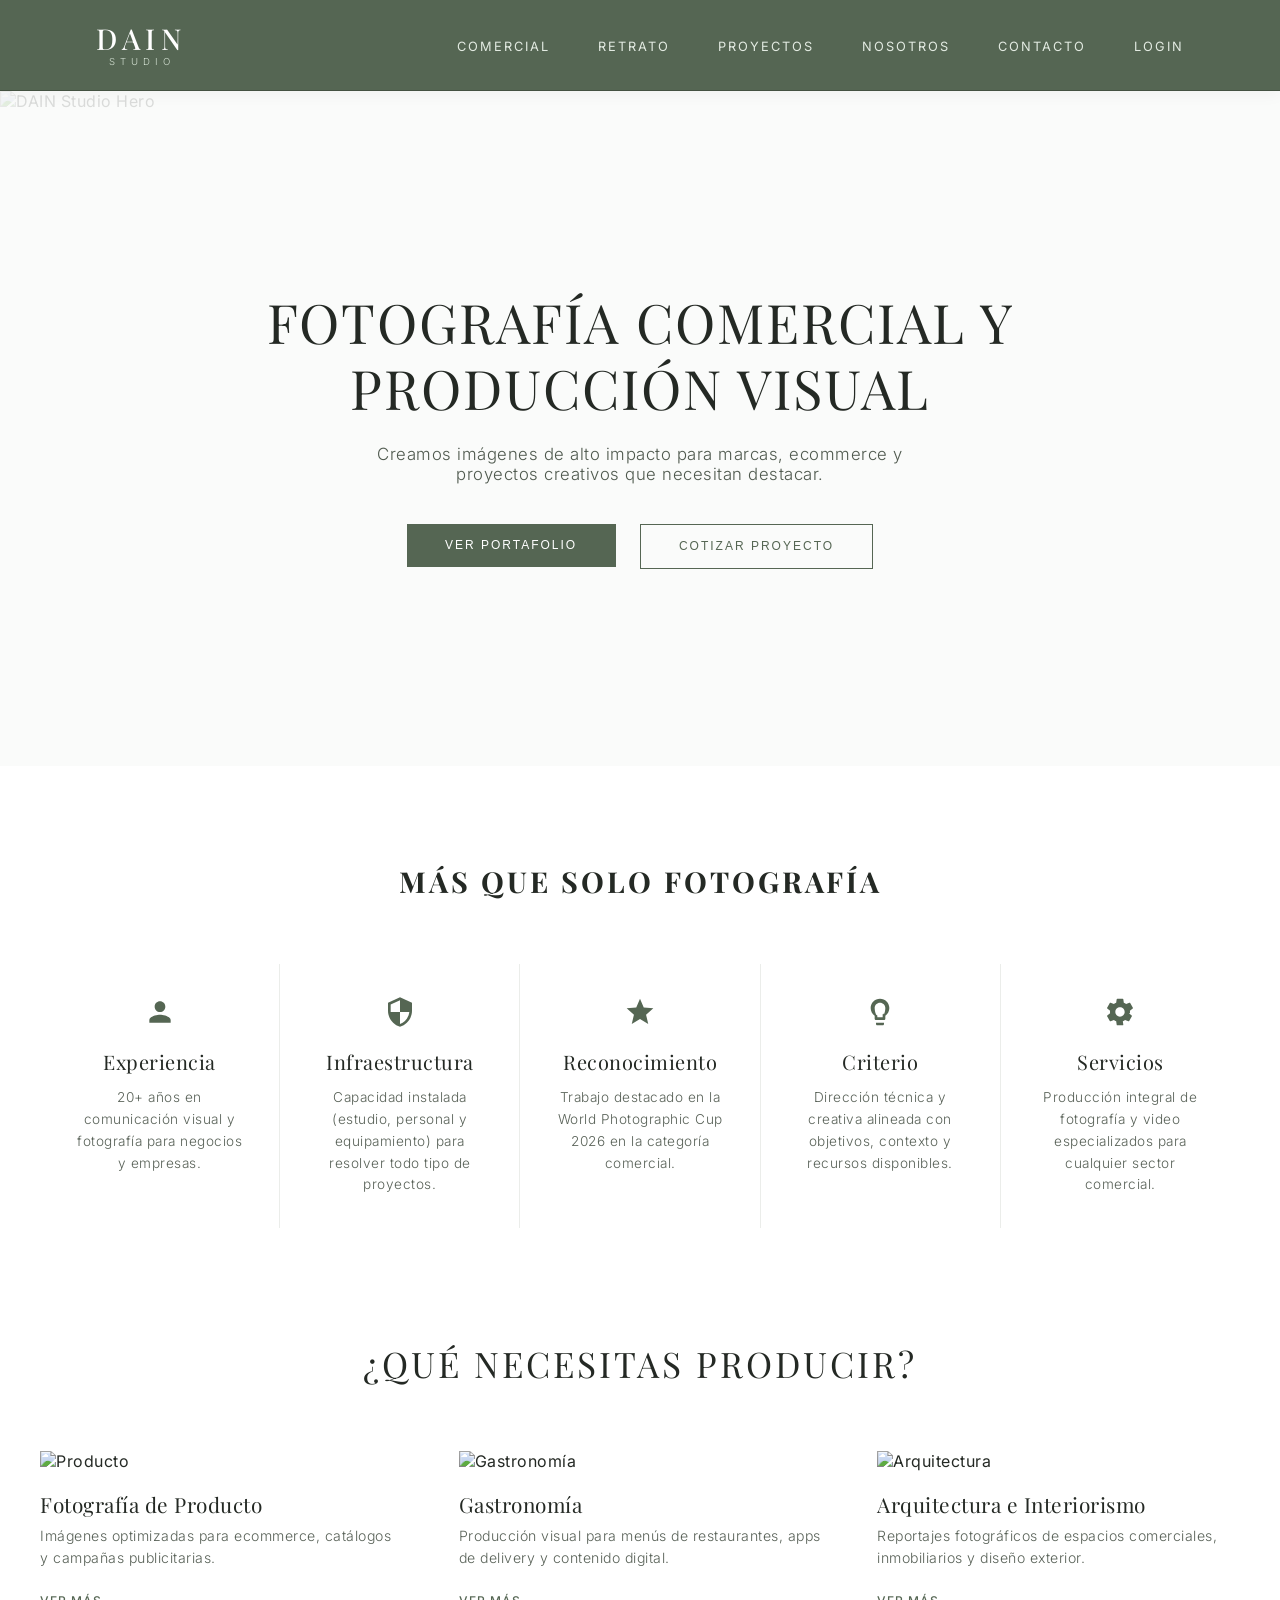
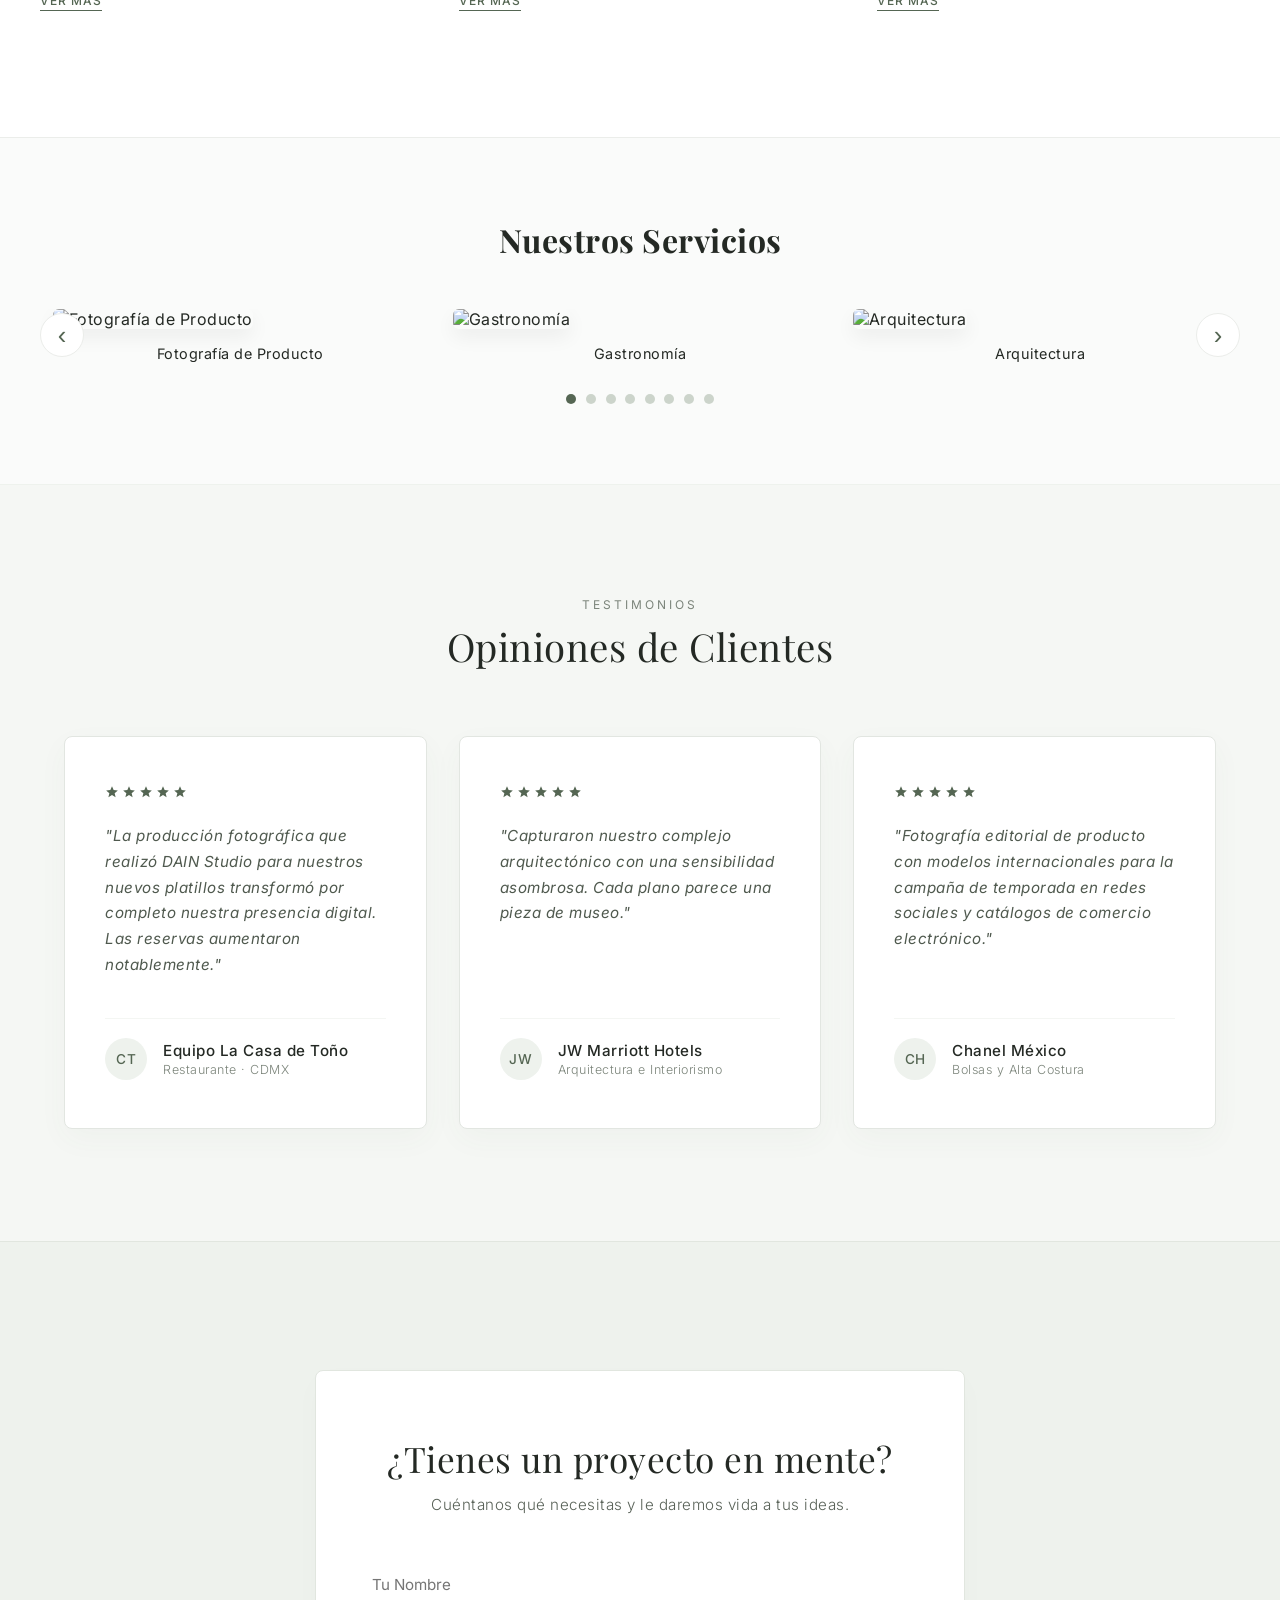
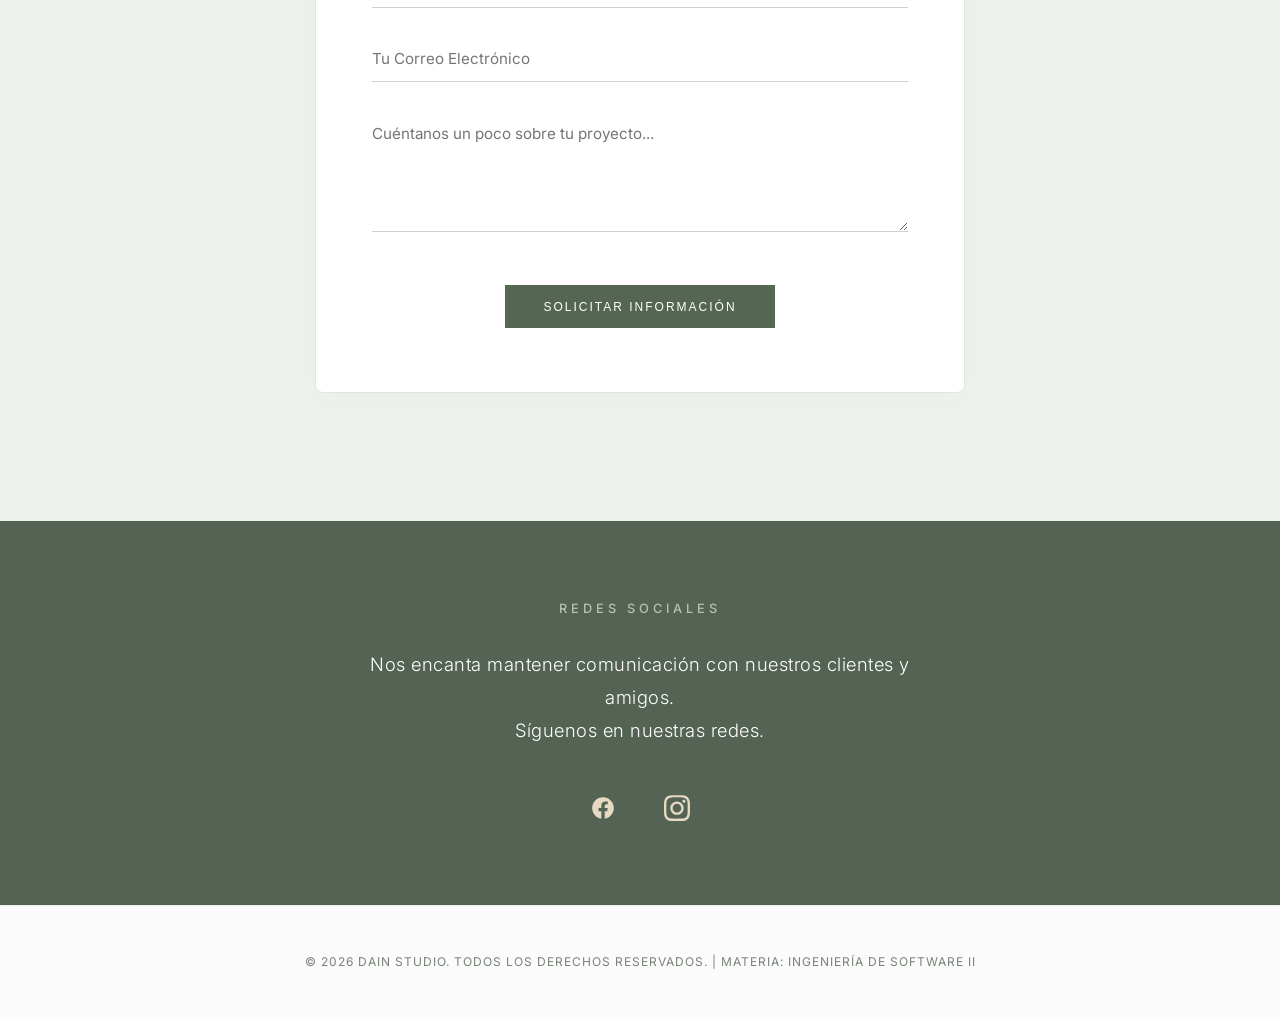
==== index.html @ 6d78493e "Cambios - proyecto DAIN Studio" ====
<!DOCTYPE html>
<html lang="es">
<head>
    <meta charset="UTF-8">
    <meta name="viewport" content="width=device-width, initial-scale=1.0">
    <title>DAIN Studio | Fotografía Profesional</title>
    <link rel="stylesheet" href="styles.css">
    <link rel="stylesheet" href="https://cloudflare.com" integrity="sha512-Kc323vGBEqzTmouAECnVceyQqyqdsSiqLQISBL29aUW4U/M7pSPA/gEUZQqv1cwx4OnYxTxve5UMg5GT6L4JJg==" crossorigin="anonymous" referrerpolicy="no-referrer" />

</head>
<body>

    <!-- MENÚ DE NAVEGACIÓN -->
    <header class="navbar">
        <a href="index.html" class="logo-link">
            <div class="logo-container">
                <span class="logo-main">DAIN</span>
                <span class="logo-sub">STUDIO</span>
            </div>
        </a>
        <nav>
            <button id="btn-hamburguesa">
                <span></span>
                <span></span>
                <span></span>
            </button>

            <ul class="nav-links">
                <li><a href="comercial.html">Comercial</a></li>
                <li><a href="retrato.html">Retrato</a></li>
                <li><a href="proyectos.html">Proyectos</a></li>
                <li><a href="nosotros.html">Nosotros</a></li>
                <li><a href="contacto.html">Contacto</a></li>
                <li id="li-login"><a href="#" id="btn-login">Login</a></li>
            </ul>
        </nav>
    </header>


    <!-- SECCIÓN PRINCIPAL (HERO) -->
    <section class="hero">
        <div class="hero-image-wrapper">
            <img src="https://plus.unsplash.com/premium_photo-1691223714387-a74006933ffb?q=80&w=923&auto=format&fit=crop&ixlib=rb-4.1.0&ixid=NHwxMjA3fDA%3D" alt="DAIN Studio Hero" class="hero-bg-img">
        </div>
        <div class="hero-content">
            <h1>FOTOGRAFÍA COMERCIAL Y PRODUCCIÓN VISUAL</h1>
            <p>Creamos imágenes de alto impacto para marcas, ecommerce y proyectos creativos que necesitan destacar.</p>
            <div class="hero-buttons">
                <a href="comercial.html"><button class="btn btn-primary">Ver Portafolio</button></a>
                <a href="contacto.html"><button class="btn btn-secondary">Cotizar Proyecto</button></a>
            </div>
        </div>
    </section>


    <!-- SECCIÓN MÁS QUE SOLO FOTOGRAFÍA -->
    <section class="features-section">
        <h2>MÁS QUE SOLO FOTOGRAFÍA</h2>
        <div class="features-grid">
            
            <!-- Bloque 1: Experiencia -->
            <div class="feature-card">
                <div class="feature-icon">
                    <svg viewBox="0 0 24 24" class="svg-icon"><path d="M12 12c2.21 0 4-1.79 4-4s-1.79-4-4-4-4 1.79-4 4 1.79 4 4 4zm0 2c-2.67 0-8 1.34-8 4v2h16v-2c0-2.66-5.33-4-8-4z"/></svg>
                </div>
                <h3>Experiencia</h3>
                <p>20+ años en comunicación visual y fotografía para negocios y empresas.</p>
            </div>

            <!-- Bloque 2: Infraestructura -->
            <div class="feature-card">
                <div class="feature-icon">
                    <svg viewBox="0 0 24 24" class="svg-icon"><path d="M12 1L3 5v6c0 5.55 3.84 10.74 9 12 5.16-1.26 9-6.45 9-12V5l-9-4zm0 10.99h7c-.53 4.12-3.28 7.79-7 8.94V12H5V6.3l7-3.11v8.8z"/></svg>
                </div>
                <h3>Infraestructura</h3>
                <p>Capacidad instalada (estudio, personal y equipamiento) para resolver todo tipo de proyectos.</p>
            </div>

            <!-- Bloque 3: Reconocimiento -->
            <div class="feature-card">
                <div class="feature-icon">
                    <svg viewBox="0 0 24 24" class="svg-icon"><path d="M12 17.27L18.18 21l-1.64-7.03L22 9.24l-7.19-.61L12 2 9.19 8.63 2 9.24l5.46 4.73L5.82 21z"/></svg>
                </div>
                <h3>Reconocimiento</h3>
                <p>Trabajo destacado en la World Photographic Cup 2026 en la categoría comercial.</p>
            </div>

            <!-- Bloque 4: Criterio -->
            <div class="feature-card">
                <div class="feature-icon">
                    <svg viewBox="0 0 24 24" class="svg-icon"><path d="M9 21c0 .55.45 1 1 1h4c.55 0 1-.45 1-1v-1H9v1zm3-19C8.14 2 5 5.14 5 9c0 2.38 1.19 4.47 3 5.74V17c0 .55.45 1 1 1h6c.55 0 1-.45 1-1v-2.26c1.81-1.27 3-3.36 3-5.74 0-3.86-3.14-7-7-7zm2.85 11.1l-.85.6V16h-4v-1.3l-.85-.6C8.65 13.03 8 11.08 8 9c0-2.21 1.79-4 4-4s4 1.79 4 4c0 2.08-.65 4.03-1.15 5.1z"/></svg>
                </div>
                <h3>Criterio</h3>
                <p>Dirección técnica y creativa alineada con objetivos, contexto y recursos disponibles.</p>
            </div>

            <!-- Bloque 5: Servicios -->
            <div class="feature-card">
                <div class="feature-icon">
                    <svg viewBox="0 0 24 24" class="svg-icon"><path d="M19.43 12.98c.04-.32.07-.64.07-.98s-.03-.66-.07-.98l2.11-1.65c.19-.15.24-.42.12-.64l-2-3.46c-.12-.22-.39-.3-.61-.22l-2.49 1c-.52-.4-1.08-.73-1.69-.98l-.38-2.65C14.46 2.18 14.25 2 14 2h-4c-.25 0-.46.18-.49.42l-.38 2.65c-.61.25-1.17.59-1.69.98l-2.49-1c-.23-.09-.49 0-.61.22l-2 3.46c-.13.22-.07.49.12.64l2.11 1.65c-.04.32-.07.65-.07.98s.03.66.07.98l-2.11 1.65c-.19.15-.24.42-.12.64l2 3.46c.12.22.39.3.61.22l2.49-1c.52.4 1.08.73 1.69.98l.38 2.65c.03.24.24.42.49.42h4c.25 0 .46-.18.49-.42l-.38-2.65c.61-.25 1.17-.59 1.69-.98l2.49 1c.23.09.49 0 .61-.22l2-3.46c.12-.22.07-.49-.12-.64l-2.11-1.65zM12 15.5c-1.93 0-3.5-1.57-3.5-3.5s1.57-3.5 3.5-3.5 3.5 1.57 3.5 3.5-1.57 3.5-3.5 3.5z"/></svg>
                </div>
                <h3>Servicios</h3>
                <p>Producción integral de fotografía y video especializados para cualquier sector comercial.</p>
            </div>

        </div>
    </section>


    <!-- CUADRÍCULA DE SERVICIOS -->
    <section class="services-section">
        <h2>¿QUÉ NECESITAS PRODUCIR?</h2>
        <div class="services-grid">
            <div class="service-item">
                <img src="https://images.unsplash.com/photo-1722933375700-e297a7996265?q=80&w=436&auto=format&fit=crop&ixlib=rb-4.1.0&ixid=NHwxMjA3fDA%3D" alt="Producto">
                <h3>Fotografía de Producto</h3>
                <p>Imágenes optimizadas para ecommerce, catálogos y campañas publicitarias.</p>
                <a href="#" class="more-link">Ver más</a>
            </div>
            <div class="service-item">
                <img src="https://images.unsplash.com/photo-1482049016688-2d3e1b311543?q=80&w=410&auto=format&fit=crop&ixlib=rb-4.1.0&ixid=NHwxMjA3fDA%3D" alt="Gastronomía">
                <h3>Gastronomía</h3>
                <p>Producción visual para menús de restaurantes, apps de delivery y contenido digital.</p>
                <a href="#" class="more-link">Ver más</a>
            </div>
            <div class="service-item">
                <img src="https://images.unsplash.com/photo-1763925386501-0a1b6047cf87?q=80&w=387&auto=format&fit=crop&ixlib=rb-4.1.0&ixid=NHwxMjA3fDA%3D" alt="Arquitectura">
                <h3>Arquitectura e Interiorismo</h3>
                <p>Reportajes fotográficos de espacios comerciales, inmobiliarios y diseño exterior.</p>
                <a href="#" class="more-link">Ver más</a>
            </div>
        </div>
    </section>

    <!-- CARRUSEL DE SERVICIOS -->
    <section class="carrusel-seccion">
        <h2 class="title-carrusel">
            Nuestros Servicios
        </h2>

        <div id="carrusel" class="carrusel-contenedor">
            <button id="btn-anterior" class="btn-carrusel btn-anterior">&lsaquo;</button>

            <div class="carrusel-viewport">
                <div id="contenedor-slides" class="contenedor-slides">

                    <div class="slide">
                        <img src=" " alt="Fotografía de Producto">
                        <p>Fotografía de Producto</p>
                    </div>
                    <div class="slide">
                        <img src="" alt="Gastronomía">
                        <p>Gastronomía</p>
                    </div>
                    <div class="slide">
                        <img src="" alt="Arquitectura">
                        <p>Arquitectura</p>
                    </div>
                    <div class="slide">
                        <img src="" alt="Retrato Profesional">
                        <p>Retrato Profesional</p>
                    </div>
                    <div class="slide">
                        <img src="" alt="Familias">
                        <p>Sesiones de Familia</p>
                    </div>
                    <div class="slide">
                        <img src="" alt="Book">
                        <p>Books Profesionales</p>
                    </div>
                    <div class="slide">
                        <img src="" alt="Artístico">
                        <p>Fotografía Artística</p>
                    </div>
                    <div class="slide">
                        <img src="" alt="Video Comercial">
                        <p>Video Comercial</p>
                    </div>

                </div>
            </div>

            <button id="btn-siguiente" class="btn-carrusel btn-siguiente">&rsaquo;</button>
        </div>

        <!-- Indicadores (puntos) -->
        <div class="indicadores">
            <span class="indicador activo"></span>
            <span class="indicador"></span>
            <span class="indicador"></span>
            <span class="indicador"></span>
            <span class="indicador"></span>
            <span class="indicador"></span>
            <span class="indicador"></span>
            <span class="indicador"></span>
        </div>
    </section>


    <!-- SECCIÓN DE TESTIMONIOS (CUADRÍCULA EDITORIAL DE 3 TARJETAS) -->
    <section class="testimonials-section">
        <span class="testimonials-subtitle">TESTIMONIOS</span>
        <h2>Opiniones de Clientes</h2>
        
        <div class="testimonials-grid">
            <!-- Testimonio 1 -->
            <div class="testimonial-card">
                <div class="rating-stars">
                    <svg viewBox="0 0 24 24"><path d="M12 17.27L18.18 21l-1.64-7.03L22 9.24l-7.19-.61L12 2 9.19 8.63 2 9.24l5.46 4.73L5.82 21z"/></svg>
                    <svg viewBox="0 0 24 24"><path d="M12 17.27L18.18 21l-1.64-7.03L22 9.24l-7.19-.61L12 2 9.19 8.63 2 9.24l5.46 4.73L5.82 21z"/></svg>
                    <svg viewBox="0 0 24 24"><path d="M12 17.27L18.18 21l-1.64-7.03L22 9.24l-7.19-.61L12 2 9.19 8.63 2 9.24l5.46 4.73L5.82 21z"/></svg>
                    <svg viewBox="0 0 24 24"><path d="M12 17.27L18.18 21l-1.64-7.03L22 9.24l-7.19-.61L12 2 9.19 8.63 2 9.24l5.46 4.73L5.82 21z"/></svg>
                    <svg viewBox="0 0 24 24"><path d="M12 17.27L18.18 21l-1.64-7.03L22 9.24l-7.19-.61L12 2 9.19 8.63 2 9.24l5.46 4.73L5.82 21z"/></svg>
                </div>
                <p class="testimonial-text">"La producción fotográfica que realizó DAIN Studio para nuestros nuevos platillos transformó por completo nuestra presencia digital. Las reservas aumentaron notablemente."</p>
                <div class="client-info">
                    <div class="client-initials">CT</div>
                    <div class="client-details">
                        <h4>Equipo La Casa de Toño</h4>
                        <p>Restaurante · CDMX</p>
                    </div>
                </div>
            </div>

            <!-- Testimonio 2 -->
            <div class="testimonial-card">
                <div class="rating-stars">
                    <svg viewBox="0 0 24 24"><path d="M12 17.27L18.18 21l-1.64-7.03L22 9.24l-7.19-.61L12 2 9.19 8.63 2 9.24l5.46 4.73L5.82 21z"/></svg>
                    <svg viewBox="0 0 24 24"><path d="M12 17.27L18.18 21l-1.64-7.03L22 9.24l-7.19-.61L12 2 9.19 8.63 2 9.24l5.46 4.73L5.82 21z"/></svg>
                    <svg viewBox="0 0 24 24"><path d="M12 17.27L18.18 21l-1.64-7.03L22 9.24l-7.19-.61L12 2 9.19 8.63 2 9.24l5.46 4.73L5.82 21z"/></svg>
                    <svg viewBox="0 0 24 24"><path d="M12 17.27L18.18 21l-1.64-7.03L22 9.24l-7.19-.61L12 2 9.19 8.63 2 9.24l5.46 4.73L5.82 21z"/></svg>
                    <svg viewBox="0 0 24 24"><path d="M12 17.27L18.18 21l-1.64-7.03L22 9.24l-7.19-.61L12 2 9.19 8.63 2 9.24l5.46 4.73L5.82 21z"/></svg>
                </div>
                <p class="testimonial-text">"Capturaron nuestro complejo arquitectónico con una sensibilidad asombrosa. Cada plano parece una pieza de museo."</p>
                <div class="client-info">
                    <div class="client-initials">JW</div>
                    <div class="client-details">
                        <h4>JW Marriott Hotels</h4>
                        <p>Arquitectura e Interiorismo</p>
                    </div>
                </div>
            </div>

            <!-- Testimonio 3 -->
            <div class="testimonial-card">
                <div class="rating-stars">
                    <svg viewBox="0 0 24 24"><path d="M12 17.27L18.18 21l-1.64-7.03L22 9.24l-7.19-.61L12 2 9.19 8.63 2 9.24l5.46 4.73L5.82 21z"/></svg>
                    <svg viewBox="0 0 24 24"><path d="M12 17.27L18.18 21l-1.64-7.03L22 9.24l-7.19-.61L12 2 9.19 8.63 2 9.24l5.46 4.73L5.82 21z"/></svg>
                    <svg viewBox="0 0 24 24"><path d="M12 17.27L18.18 21l-1.64-7.03L22 9.24l-7.19-.61L12 2 9.19 8.63 2 9.24l5.46 4.73L5.82 21z"/></svg>
                    <svg viewBox="0 0 24 24"><path d="M12 17.27L18.18 21l-1.64-7.03L22 9.24l-7.19-.61L12 2 9.19 8.63 2 9.24l5.46 4.73L5.82 21z"/></svg>
                    <svg viewBox="0 0 24 24"><path d="M12 17.27L18.18 21l-1.64-7.03L22 9.24l-7.19-.61L12 2 9.19 8.63 2 9.24l5.46 4.73L5.82 21z"/></svg>
                </div>
                <p class="testimonial-text">"Fotografía editorial de producto con modelos internacionales para la campaña de temporada en redes sociales y catálogos de comercio electrónico."</p>
                <div class="client-info">
                    <div class="client-initials">CH</div>
                    <div class="client-details">
                        <h4>Chanel México</h4>
                        <p>Bolsas y Alta Costura</p>
                    </div>
                </div>
            </div>
    </section>

    <!-- SECCIÓN DE CONTACTO CON RECUADRO -->
    <section class="contact-section">
        <div class="contact-box">
            <h2>¿Tienes un proyecto en mente?</h2>
            <p>Cuéntanos qué necesitas y le daremos vida a tus ideas.</p>
            <form class="contact-form" action="https://formspree.io/f/mvkkpjdp" method="POST">
                <input type="text" name="nombre" placeholder="Tu Nombre" required>
                <input type="email" name="correo" placeholder="Tu Correo Electrónico" required>
                <textarea name="mensaje" rows="5" placeholder="Cuéntanos un poco sobre tu proyecto..." required></textarea>

                <input type="hidden" name="_next" value="index.html?enviado=true">
                <button type="submit" class="btn btn-primary">Solicitar Información</button>
                <p id="mensaje-exito" class="mensaje-exito">✓ ¡Gracias! Tu mensaje ha sido enviado correctamente.</p>
            </form>
        </div>
    </section>


    <!-- SECCIÓN DE REDES SOCIALES -->
    <section class="social-section">
        <span class="social-subtitle">REDES SOCIALES</span>
        <p class="social-text">Nos encanta mantener comunicación con nuestros clientes y amigos.<br>Síguenos en nuestras redes.</p>
        
        <div class="social-icons">            
            <!-- Icono Facebook -->
            <a href="#" class="social-link">
                <svg viewBox="0 0 24 24" class="svg-social"><path d="M22 12c0-5.523-4.477-10-10-10S2 6.477 2 12c0 4.991 3.657 9.128 8.438 9.878v-6.987h-2.54V12h2.54V9.797c0-2.506 1.492-3.89 3.777-3.89 1.094 0 2.238.195 2.238.195v2.46h-1.26c-1.243 0-1.63.771-1.63 1.562V12h2.773l-.443 2.89h-2.33v6.988C18.343 21.128 22 16.991 22 12z"/></svg>
            </a>

            <!-- Icono Instagram -->
            <a href="#" class="social-link">
                <svg viewBox="0 0 24 24" class="svg-social"><path d="M12 2.163c3.204 0 3.584.012 4.85.07 3.252.148 4.771 1.691 4.919 4.919.058 1.265.069 1.645.069 4.849 0 3.205-.012 3.584-.069 4.849-.149 3.225-1.664 4.771-4.919 4.919-1.266.058-1.644.07-4.85.07-3.204 0-3.584-.012-4.849-.07-3.26-.149-4.771-1.699-4.919-4.92-.058-1.265-.07-1.644-.07-4.849 0-3.204.013-3.583.07-4.849.149-3.227 1.664-4.771 4.919-4.919 1.266-.057 1.645-.069 4.849-.069zm0-2c-3.259 0-3.667.014-4.947.072-4.358.2-6.78 2.618-6.98 6.98-.059 1.281-.073 1.689-.073 4.948 0 3.259.014 3.668.072 4.948.2 4.358 2.618 6.78 6.98 6.98 1.281.058 1.689.072 4.948.072 3.259 0 3.668-.014 4.948-.072 4.354-.2 6.782-2.618 6.979-6.98.059-1.28.073-1.689.073-4.948 0-3.259-.014-3.667-.072-4.947-.196-4.354-2.617-6.78-6.979-6.98-1.281-.059-1.69-.073-4.949-.073zm0 5.838c-3.403 0-6.162 2.759-6.162 6.162s2.759 6.163 6.162 6.163 6.162-2.759 6.162-6.163c0-3.403-2.759-6.162-6.162-6.162zm0 10.162c-2.209 0-4-1.79-4-4 0-2.209 1.79-4 4-4s4 1.79 4 4c0 2.21-1.791 4-4 4zm6.406-11.845c-.796 0-1.441.645-1.441 1.44s.645 1.44 1.441 1.44c.795 0 1.439-.645 1.439-1.44s-.644-1.44-1.439-1.44z"/></svg>
            </a>
        </div>
    </section>


    <!-- PIE DE PÁGINA -->
    <footer>
        <p>&copy; 2026 DAIN Studio. Todos los derechos reservados. | Materia: Ingeniería de Software II</p>
    </footer>

    <!-- MODAL DE LOGIN -->
    <div id="modal-overlay" class="modal-overlay"></div>
    <div id="login-modal" class="login-modal">
        <button id="btn-cerrar-modal" class="btn-cerrar">&times;</button>
        <h2 class="title-modal">Iniciar Sesión</h2>
        <form id="form-login" class="form-login">
            <div class="form-group-login">
                <label for="input-usuario">Usuario:</label>
                <input type="text" id="input-usuario" name="usuario" placeholder="Ingrese su usuario" required>
            </div>
            <div class="form-group-login">
                <label for="input-contrasena">Contraseña:</label>
                <input type="password" id="input-contrasena" name="contrasena" placeholder="Ingrese su contraseña" required>
            </div>
            <p id="mensaje-error" class="mensaje-error" style="display: none;">
                Usuario o contraseña incorrectos.
            </p>
            <button type="submit" class="btn btn-primary btn-submit-login">Ingresar</button>
        </form>
    </div>

    <!-- ENLAZAR EL JS -->
    <script src="script.js"></script>

</body>
</html>
---- styles.css ----
/* ==========================================================================
   GOOGLE FONTS
   ========================================================================== */
@import url('https://fonts.googleapis.com/css2?family=Inter:wght@300;400;500&family=Playfair+Display:wght@400;500&display=swap');


/* ==========================================================================
   CONFIGURACIÓN GENERAL Y TIPOGRAFÍA
   ========================================================================== */
* {
    margin: 0;
    padding: 0;
    box-sizing: border-box;
}

body {
    background-color: #fafbfa;
    color: #242924;
    font-family: 'Inter', sans-serif;
    letter-spacing: 0.5px;
    -webkit-font-smoothing: antialiased;
}


/* ==========================================================================
   MENÚ DE NAVEGACIÓN
   ========================================================================== */
.navbar {
    display: flex;
    justify-content: space-between;
    align-items: center;
    padding: 1.5rem 6rem;
    background-color: #556653;
    position: sticky;
    top: 0;
    z-index: 1000;
    border-bottom: 1px solid #445242;
    box-shadow: 0 4px 15px rgba(0, 0, 0, 0.04);
}

.logo-link {
    text-decoration: none;
    display: inline-block;
}

.logo-container {
    display: flex;
    flex-direction: column;
    align-items: center;
    line-height: 1;
}

.logo-main {
    font-family: 'Playfair Display', serif;
    font-size: 1.8rem;
    font-weight: 500;
    letter-spacing: 6px;
    color: #ffffff;
}

.logo-sub {
    font-family: 'Inter', sans-serif;
    font-size: 0.6rem;
    font-weight: 300;
    letter-spacing: 5px;
    color: #d1ded0;
    margin-top: 4px;
}

.nav-links {
    display: flex;
    list-style: none;
}

.nav-links li {
    margin-left: 3rem;
}

.nav-links a {
    color: #e3ebe2;
    text-decoration: none;
    font-size: 0.8rem;
    text-transform: uppercase;
    letter-spacing: 2px;
    font-weight: 400;
    transition: color 0.3s ease;
}

.nav-links a:hover {
    color: #ffffff;
}

.nav-links a.active {
    color: #ffffff;
    font-weight: 500;
    border-bottom: 1px solid #ffffff;
    padding-bottom: 4px;
}


/* ==========================================================================
   BOTONES GLOBALES
   ========================================================================== */
.btn {
    padding: 0.9rem 2.4rem;
    font-size: 0.75rem;
    text-transform: uppercase;
    letter-spacing: 2px;
    border: none;
    cursor: pointer;
    transition: all 0.4s ease;
    font-weight: 500;
}

.btn-primary {
    background-color: #556653;
    color: #ffffff;
}

.btn-primary:hover {
    background-color: #3f4d3e;
}

.btn-secondary {
    background-color: transparent;
    color: #556653;
    border: 1px solid #556653;
}

.btn-secondary:hover {
    background-color: #556653;
    color: #ffffff;
}


/* ==========================================================================
   SECCIÓN HERO (INDEX)
   ========================================================================== */
.hero {
    position: relative;
    height: 75vh;
    display: flex;
    align-items: center;
    justify-content: center;
    overflow: hidden;
}

.hero-image-wrapper {
    position: absolute;
    top: 0;
    left: 0;
    width: 100%;
    height: 100%;
    z-index: 1;
}

.hero-bg-img {
    width: 100%;
    height: 100%;
    object-fit: cover;
    opacity: 0.15;
    filter: grayscale(20%) contrast(95%);
}

.hero-content {
    position: relative;
    z-index: 2;
    text-align: center;
    padding: 0 1.5rem;
}

.hero-content h1 {
    font-family: 'Playfair Display', serif;
    font-size: 3.4rem;
    font-weight: 400;
    letter-spacing: 2px;
    color: #242924;
    margin-bottom: 1.5rem;
    max-width: 950px;
    line-height: 1.2;
}

.hero-content p {
    font-size: 1.05rem;
    color: #4f594e;
    max-width: 550px;
    margin: 0 auto 2.5rem auto;
    font-weight: 300;
}

.hero-buttons {
    display: flex;
    justify-content: center;
    gap: 1.5rem;
}


/* ==========================================================================
   SECCIÓN MÁS QUE SOLO FOTOGRAFÍA (INDEX)
   ========================================================================== */
.features-section {
    padding: 6rem 0 3rem 0;
    background-color: #ffffff;
    text-align: center;
}

.features-section h2 {
    font-family: 'Playfair Display', serif;
    font-size: 1.8rem;
    letter-spacing: 3px;
    color: #242924;
    margin-bottom: 4rem;
    text-transform: uppercase;
}

.features-grid {
    display: flex;
    max-width: 1200px;
    margin: 0 auto;
    width: 100%;
}

.feature-card {
    flex: 1;
    padding: 2rem;
    text-align: center;
    background-color: #ffffff;
}

.feature-card:not(:last-child) {
    border-right: 1px solid #ebedea;
}

.feature-icon {
    display: flex;
    justify-content: center;
    margin-bottom: 1.2rem;
}

.svg-icon {
    width: 32px;
    height: 32px;
    fill: #556653;
    transition: fill 0.3s ease;
}

.feature-card:hover .svg-icon {
    fill: #99b396;
}

.feature-card h3 {
    font-family: 'Playfair Display', serif;
    font-size: 1.25rem;
    font-weight: 400;
    color: #242924;
    margin-bottom: 0.8rem;
}

.feature-card p {
    color: #586157;
    font-size: 0.85rem;
    font-weight: 300;
    line-height: 1.6;
    max-width: 220px;
    margin: 0 auto;
}


/* ==========================================================================
   CUADRÍCULA DE SERVICIOS (INDEX)
   ========================================================================== */
.services-section {
    max-width: 100%;
    background-color: #ffffff;
    padding: 4rem 2rem 8rem 2rem;
    border-bottom: 1px solid #ebedea;
}

.services-section h2 {
    font-family: 'Playfair Display', serif;
    text-align: center;
    font-weight: 400;
    letter-spacing: 3px;
    margin-bottom: 4rem;
    font-size: 2.2rem;
    color: #242924;
}

.services-grid {
    display: grid;
    grid-template-columns: repeat(auto-fit, minmax(320px, 1fr));
    gap: 3.5rem;
    max-width: 1200px;
    margin: 0 auto;
}

.service-item {
    background-color: transparent;
    text-align: left;
}

.service-item img {
    width: 100%;
    height: 380px;
    object-fit: cover;
    filter: grayscale(10%);
    transition: all 0.5s ease;
}

.service-item:hover img {
    filter: grayscale(0%);
    transform: scale(1.01);
}

.service-item h3 {
    font-family: 'Playfair Display', serif;
    font-weight: 400;
    margin: 1.2rem 0 0.4rem 0;
    font-size: 1.3rem;
    color: #242924;
}

.service-item p {
    color: #586157;
    font-size: 0.88rem;
    font-weight: 300;
    margin-bottom: 1.2rem;
    line-height: 1.6;
}

.more-link {
    color: #556653;
    text-decoration: none;
    font-size: 0.75rem;
    font-weight: 500;
    text-transform: uppercase;
    letter-spacing: 1px;
    border-bottom: 1px solid #556653;
    padding-bottom: 2px;
    transition: color 0.3s, border-color 0.3s;
}

.more-link:hover {
    color: #3f4d3e;
    border-bottom-color: #3f4d3e;
}


/* ==========================================================================
   TESTIMONIOS (INDEX)
   ========================================================================== */
.testimonials-section {
    padding: 7rem 4rem;
    background-color: #f5f7f4;
    text-align: center;
    border-top: 1px solid #eef2ed;
    border-bottom: 1px solid #e1e6df;
}

.testimonials-subtitle {
    font-size: 0.75rem;
    text-transform: uppercase;
    letter-spacing: 3px;
    color: #7c857b;
    display: block;
    margin-bottom: 0.5rem;
}

.testimonials-section h2 {
    font-family: 'Playfair Display', serif;
    font-size: 2.4rem;
    font-weight: 400;
    color: #242924;
    margin-bottom: 4rem;
}

.testimonials-grid {
    display: grid;
    grid-template-columns: repeat(auto-fit, minmax(300px, 1fr));
    gap: 2rem;
    max-width: 1200px;
    margin: 0 auto;
}

.testimonial-card {
    background-color: #ffffff;
    border: 1px solid #e2e6e1;
    border-radius: 8px;
    padding: 3rem 2.5rem;
    text-align: left;
    display: flex;
    flex-direction: column;
    justify-content: space-between;
    box-shadow: 0 10px 30px rgba(85, 102, 83, 0.04);
    transition: transform 0.3s ease, box-shadow 0.3s ease;
}

.testimonial-card:hover {
    transform: translateY(-4px);
    box-shadow: 0 15px 35px rgba(85, 102, 83, 0.08);
}

.rating-stars {
    display: flex;
    gap: 3px;
    margin-bottom: 1.5rem;
}

.rating-stars svg {
    width: 14px;
    height: 14px;
    fill: #556653;
}

.testimonial-text {
    font-size: 0.95rem;
    color: #4f594e;
    line-height: 1.7;
    font-style: italic;
    margin-bottom: 2.5rem;
    flex-grow: 1;
}

.client-info {
    display: flex;
    align-items: center;
    gap: 1rem;
    border-top: 1px solid #f4f6f3;
    padding-top: 1.2rem;
}

.client-initials {
    width: 42px;
    height: 42px;
    background-color: #eef2ed;
    color: #556653;
    border-radius: 50%;
    display: flex;
    align-items: center;
    justify-content: center;
    font-size: 0.85rem;
    font-weight: 500;
    letter-spacing: 0.5px;
}

.client-details h4 {
    font-size: 0.95rem;
    color: #242924;
    font-weight: 500;
    margin-bottom: 2px;
}

.client-details p {
    font-size: 0.78rem;
    color: #7c857b;
    font-weight: 300;
}


/* ==========================================================================
   SECCIÓN CONTACTO (INDEX / COMERCIAL)
   ========================================================================== */
.contact-section {
    background-color: #eef2ed;
    padding: 8rem 2rem;
    display: flex;
    justify-content: center;
}

.contact-box {
    background-color: #ffffff;
    max-width: 650px;
    width: 100%;
    padding: 4rem 3.5rem;
    border-radius: 8px;
    border: 1px solid #e1e6df;
    box-shadow: 0 10px 30px rgba(85, 102, 83, 0.02);
    text-align: center;
}

.contact-box h2 {
    font-family: 'Playfair Display', serif;
    font-weight: 400;
    font-size: 2.2rem;
    margin-bottom: 0.8rem;
    color: #242924;
}

.contact-box p {
    color: #586157;
    font-weight: 300;
    font-size: 0.95rem;
    margin-bottom: 3rem;
}

.contact-form {
    display: flex;
    flex-direction: column;
    gap: 1.8rem;
}

.contact-form input,
.contact-form textarea {
    width: 100%;
    padding: 0.8rem 0;
    background-color: transparent;
    border: none;
    border-bottom: 1px solid #ccd4cb;
    color: #242924;
    font-size: 0.95rem;
    font-family: 'Inter', sans-serif;
    border-radius: 0;
    transition: border-color 0.3s;
}

.contact-form input:focus,
.contact-form textarea:focus {
    outline: none;
    border-bottom-color: #556653;
}

.contact-form .btn {
    margin-top: 1.5rem;
    align-self: center;
}


/* ==========================================================================
   REDES SOCIALES (INDEX)
   ========================================================================== */
.social-section {
    background-color: #546354;
    padding: 5rem 2rem;
    text-align: center;
    display: flex;
    flex-direction: column;
    align-items: center;
}

.social-subtitle {
    font-size: 0.8rem;
    text-transform: uppercase;
    letter-spacing: 4px;
    color: #b3c2b1;
    font-weight: 500;
    display: block;
    margin-bottom: 2rem;
}

.social-text {
    color: #ffffff;
    font-size: 1.15rem;
    line-height: 1.8;
    font-weight: 300;
    max-width: 600px;
    margin-bottom: 3rem;
}

.social-icons {
    display: flex;
    gap: 3rem;
    justify-content: center;
}

.social-link {
    display: inline-block;
    transition: transform 0.3s ease;
}

.social-link:hover {
    transform: translateY(-4px);
}

.svg-social {
    width: 26px;
    height: 26px;
    fill: #e7d9c2;
    transition: fill 0.3s ease;
}

.social-link:hover .svg-social {
    fill: #ffffff;
}


/* ==========================================================================
   PIE DE PÁGINA (GLOBAL)
   ========================================================================== */
footer {
    text-align: center;
    padding: 3rem 2rem;
    background-color: #fafbfa;
    color: #798278;
    font-size: 0.75rem;
    letter-spacing: 1px;
    text-transform: uppercase;
    border-top: 1px solid #ebedea;
}


/* ==========================================================================
   ESTILOS PARA LA PÁGINA INTERNA: COMERCIAL.HTML
   ========================================================================== */
.comercial-container {
    max-width: 1200px;
    margin: 0 auto;
    padding: 5rem 2rem;
}

.comercial-header {
    text-align: center;
    max-width: 900px;
    margin: 0 auto 6rem auto;
}

.comercial-header h1 {
    font-family: 'Playfair Display', serif;
    font-size: 3rem;
    font-weight: 400;
    color: #556653;
    margin-bottom: 1rem;
    line-height: 1.2;
}

.comercial-header h2 {
    font-family: 'Playfair Display', serif;
    font-size: 1.8rem;
    font-weight: 400;
    color: #242924;
    margin-bottom: 2rem;
    letter-spacing: 0.5px;
}

.comercial-header p {
    font-size: 1rem;
    color: #586157;
    line-height: 1.8;
    font-weight: 300;
}

.showcase-block {
    display: flex;
    align-items: center;
    justify-content: space-between;
    margin-bottom: 6rem;
    gap: 4rem;
    position: relative;
}

.showcase-block.block-reverse {
    flex-direction: row-reverse;
}

.showcase-image-wrapper {
    flex: 1.3;
    height: 550px;
    border-radius: 8px;
    overflow: hidden;
    box-shadow: 0 15px 40px rgba(0, 0, 0, 0.06);
}

.showcase-img {
    width: 100%;
    height: 100%;
    object-fit: cover;
    transition: transform 0.6s ease;
}

.showcase-block:hover .showcase-img {
    transform: scale(1.03);
}

.showcase-card {
    flex: 1;
    background-color: rgba(36, 41, 36, 0.95);
    color: #ffffff;
    padding: 4rem 3rem;
    border-radius: 8px;
    box-shadow: 0 20px 40px rgba(0, 0, 0, 0.15);
    z-index: 2;
    backdrop-filter: blur(5px);
}

.showcase-card h3 {
    font-family: 'Playfair Display', serif;
    font-size: 2.2rem;
    font-weight: 400;
    margin-bottom: 1.2rem;
    letter-spacing: 1px;
}

.showcase-card p {
    font-size: 1rem;
    font-weight: 300;
    color: #d1ded0;
    line-height: 1.6;
    margin-bottom: 2.5rem;
}

.showcase-video {
    width: 100%;
    height: 100%;
    object-fit: cover;
}

.btn-showcase {
    background-color: transparent;
    color: #ffffff;
    border: 1px solid #ffffff;
    padding: 0.8rem 2rem;
    font-size: 0.8rem;
    text-transform: uppercase;
    letter-spacing: 2px;
    cursor: pointer;
    transition: all 0.3s ease;
}

.btn-showcase:hover {
    background-color: #ffffff;
    color: #242924;
}


/* ==========================================================================
   ESTILOS PARA LA PÁGINA INTERNA: RETRATO.HTML
   ========================================================================== */
.retrato-container {
    max-width: 1200px;
    margin: 0 auto;
    padding: 5rem 2rem 3rem 2rem;
}

.retrato-header {
    text-align: center;
    max-width: 900px;
    margin: 0 auto 5rem auto;
}

.retrato-header h1 {
    font-family: 'Playfair Display', serif;
    font-size: 3.2rem;
    font-weight: 400;
    color: #556653;
    margin-bottom: 1rem;
    line-height: 1.2;
    text-transform: uppercase;
    letter-spacing: 2px;
}

.retrato-header h2 {
    font-family: 'Playfair Display', serif;
    font-size: 1.6rem;
    font-weight: 400;
    color: #242924;
    margin-bottom: 2.5rem;
    letter-spacing: 0.5px;
}

.retrato-description p {
    font-size: 0.95rem;
    color: #586157;
    line-height: 1.8;
    font-weight: 300;
    margin-bottom: 1.5rem;
}

.retrato-grid {
    display: grid;
    grid-template-columns: repeat(auto-fit, minmax(300px, 1fr));
    gap: 2.5rem;
    row-gap: 5rem;
    margin-bottom: 4rem;
}

.retrato-item {
    display: flex;
    flex-direction: column;
    justify-content: space-between;
    height: 100%;
}

.retrato-img-wrapper {
    position: relative;
    height: 480px;
    border-radius: 4px;
    overflow: hidden;
    margin-bottom: 1.5rem;
    box-shadow: 0 10px 30px rgba(0, 0, 0, 0.05);
}

.retrato-img {
    width: 100%;
    height: 100%;
    object-fit: cover;
    transition: transform 0.5s ease;
}

.retrato-item:hover .retrato-img {
    transform: scale(1.02);
}

.retrato-overlay-title {
    position: absolute;
    bottom: 0;
    left: 0;
    width: 100%;
    padding: 3rem 1.5rem 1.5rem 1.5rem;
    background: linear-gradient(transparent, rgba(0, 0, 0, 0.75));
    display: flex;
    align-items: flex-end;
}

.retrato-overlay-title h3 {
    font-family: 'Playfair Display', serif;
    font-size: 1.6rem;
    font-weight: 400;
    color: #ffffff;
    letter-spacing: 0.5px;
}

.retrato-text {
    font-size: 0.88rem;
    color: #586157;
    line-height: 1.6;
    font-weight: 300;
    padding: 0 0.5rem;
}

.btn-retrato-projects {
    background-color: transparent;
    color: #556653;
    border: 1px solid #556653;
    padding: 0.6rem 1.5rem;
    font-size: 0.75rem;
    text-transform: uppercase;
    letter-spacing: 1px;
    cursor: pointer;
    margin-top: 1.5rem;
    align-self: center;
    transition: all 0.3s ease;
    width: fit-content;
}

.btn-retrato-projects:hover {
    background-color: #556653;
    color: #ffffff;
}


/* ==========================================================================
   ESTILOS PARA LA PÁGINA INTERNA: PROYECTOS.HTML
   ========================================================================== */
.proyectos-container {
    max-width: 1200px;
    margin: 0 auto;
    padding: 5rem 2rem 4rem 2rem;
}

.proyectos-header {
    text-align: center;
    margin-bottom: 5rem;
}

.proyectos-header h1 {
    font-family: 'Playfair Display', serif;
    font-size: 3.2rem;
    font-weight: 400;
    color: #556653;
    letter-spacing: 2px;
    line-height: 1.2;
    text-transform: uppercase;
}

.proyectos-grid {
    display: grid;
    grid-template-columns: repeat(2, 1fr);
    gap: 3rem;
    margin-bottom: 3rem;
}

@media (max-width: 768px) {
    .proyectos-grid {
        grid-template-columns: 1fr;
        gap: 2rem;
    }
}

.proyecto-card {
    display: flex;
    flex-direction: column;
    border-radius: 4px;
    overflow: hidden;
    box-shadow: 0 4px 15px rgba(0, 0, 0, 0.02);
}

.proyecto-img-wrapper {
    width: 100%;
    height: 400px;
    overflow: hidden;
}

.proyecto-img {
    width: 100%;
    height: 100%;
    object-fit: cover;
    transition: transform 0.5s ease;
}

.proyecto-card:hover .proyecto-img {
    transform: scale(1.02);
}

.proyecto-info-box {
    background-color: #3b423a;
    color: #ffffff;
    padding: 2rem 2.5rem;
    display: flex;
    flex-direction: column;
    gap: 0.6rem;
}

.proyecto-tag {
    font-size: 0.75rem;
    text-transform: uppercase;
    letter-spacing: 1.5px;
    color: #b3c2b1;
    font-weight: 500;
}

.proyecto-info-box h3 {
    font-family: 'Inter', sans-serif;
    font-size: 1.35rem;
    font-weight: 500;
    letter-spacing: 0.5px;
    color: #ffffff;
}

.proyecto-info-box p {
    font-size: 0.88rem;
    color: #e3ebe2;
    line-height: 1.6;
    font-weight: 300;
}


/* ==========================================================================
   ESTILOS PARA LA PÁGINA INTERNA: NOSOTROS.HTML
   ========================================================================== */
.nosotros-container {
    max-width: 100%;
}

.about-hero {
    position: relative;
    height: 65vh;
    background: linear-gradient(rgba(250, 251, 250, 0.85), rgba(250, 251, 250, 0.85)),
                url('https://images.unsplash.com/photo-1598006640672-f0cc33c40702?q=80&w=870&auto=format&fit=crop&ixlib=rb-4.1.0&ixid=NHwxMjA3fDA%3D') no-repeat center center/cover;
    display: flex;
    align-items: center;
    justify-content: center;
    text-align: center;
    padding: 0 2rem;
    border-bottom: 1px solid #ebedea;
}

.about-hero-content {
    max-width: 900px;
    z-index: 2;
}

.about-hero h1 {
    font-family: 'Playfair Display', serif;
    font-size: 3.2rem;
    color: #556653;
    margin-bottom: 1.5rem;
    text-transform: uppercase;
    letter-spacing: 2px;
    line-height: 1.2;
}

.about-hero .intro-lead {
    font-size: 1.1rem;
    color: #242924;
    line-height: 1.8;
    font-weight: 400;
    margin: 0;
}

.about-sectors-wrapper {
    max-width: 1100px;
    margin: 6rem auto;
    padding: 0 2rem;
}

.about-sectors {
    display: flex;
    gap: 4rem;
    text-align: left;
}

.sector-block {
    flex: 1;
}

.sector-block h3 {
    font-family: 'Playfair Display', serif;
    font-size: 1.4rem;
    color: #556653;
    margin-bottom: 1rem;
    font-weight: 500;
}

.sector-block p {
    font-size: 0.95rem;
    color: #586157;
    line-height: 1.7;
    font-weight: 300;
}

.philosophy-section {
    background-color: #ffffff;
    border: 1px solid #ebedea;
    border-radius: 8px;
    padding: 4rem 3rem;
    margin: 0 auto 6rem auto;
    max-width: 1100px;
    text-align: center;
    box-shadow: 0 4px 20px rgba(0, 0, 0, 0.01);
}

.philosophy-section h2 {
    font-family: 'Playfair Display', serif;
    font-size: 2.2rem;
    color: #242924;
    margin-bottom: 1rem;
    text-transform: uppercase;
    letter-spacing: 1px;
}

.philosophy-lead {
    font-size: 0.95rem;
    color: #586157;
    max-width: 750px;
    margin: 0 auto 3rem auto;
    line-height: 1.7;
    font-weight: 300;
}

.philosophy-grid {
    display: flex;
    gap: 3rem;
    text-align: left;
}

.philosophy-card {
    flex: 1;
    background-color: #fafbfa;
    padding: 2.5rem;
    border-radius: 6px;
    border: 1px solid #ebedea;
}

.philosophy-icon svg {
    width: 36px;
    height: 36px;
    fill: #556653;
    margin-bottom: 1.2rem;
}

.philosophy-card h3 {
    font-family: 'Playfair Display', serif;
    font-size: 1.3rem;
    color: #242924;
    margin-bottom: 0.8rem;
    font-weight: 500;
}

.philosophy-card p {
    font-size: 0.9rem;
    color: #586157;
    line-height: 1.6;
    font-weight: 300;
}


/* ==========================================================================
   ESTILOS PARA LA PÁGINA INTERNA: CONTACTO.HTML
   ========================================================================== */
.contacto-main-container {
    max-width: 1300px;
    margin: 0 auto;
    padding: 5rem 2rem;
}

.contacto-grid {
    display: grid;
    grid-template-columns: 1.1fr 0.9fr;
    gap: 5rem;
    align-items: start;
}

/* 1. Columna del Formulario */
.contacto-form-column h1 {
    font-family: 'Playfair Display', serif;
    font-size: 2.4rem;
    font-weight: 400;
    color: #556653;
    margin-bottom: 0.3rem;
}

.contacto-form-column h2 {
    font-size: 1.1rem;
    color: #7c857b;
    font-weight: 400;
    margin-bottom: 3.5rem;
}

.contacto-page-form {
    display: flex;
    flex-direction: column;
    gap: 1.8rem;
}

.form-group {
    display: flex;
    flex-direction: column;
    gap: 0.6rem;
}

.form-group label {
    font-size: 0.85rem;
    font-weight: 500;
    color: #556653;
    letter-spacing: 0.5px;
}

.contacto-page-form input,
.contacto-page-form textarea,
.contacto-page-form select {
    width: 100%;
    padding: 0.9rem 1rem;
    background-color: #ffffff;
    border: 1px solid #ccd4cb;
    color: #242924;
    font-size: 0.95rem;
    font-family: 'Inter', sans-serif;
    border-radius: 4px;
    transition: border-color 0.3s;
}

.contacto-page-form input:focus,
.contacto-page-form textarea:focus,
.contacto-page-form select:focus {
    outline: none;
    border-color: #556653;
}

.btn-contacto-send {
    background-color: #375334;
    color: #ffffff;
    padding: 1rem 3rem;
    font-size: 0.9rem;
    font-weight: 500;
    text-transform: uppercase;
    letter-spacing: 1px;
    border: none;
    border-radius: 4px;
    cursor: pointer;
    align-self: center;
    width: fit-content;
    margin-top: 1rem;
    transition: background-color 0.3s;
}

.btn-contacto-send:hover {
    background-color: #6b816e;
}

/* 2. Columna del Mapa e Información */
.contacto-info-column {
    display: flex;
    flex-direction: column;
    align-items: center;
    text-align: center;
    gap: 2.5rem;
    padding-top: 2rem;
}

.map-wrapper {
    width: 100%;
    height: 380px;
    border-radius: 6px;
    overflow: hidden;
    box-shadow: 0 10px 30px rgba(0, 0, 0, 0.05);
    border: 1px solid #ebedea;
}

.studio-address-box .address-text {
    font-size: 1rem;
    color: #4f594e;
    line-height: 1.6;
    font-weight: 400;
    margin-bottom: 1.5rem;
}

.studio-address-box .phone-text {
    font-family: 'Playfair Display', serif;
    font-size: 1.5rem;
    color: #242924;
    font-weight: 500;
    letter-spacing: 0.5px;
}

.contacto-social-icons {
    display: flex;
    gap: 2rem;
}

.contacto-social-link svg {
    width: 22px;
    height: 22px;
    fill: #7c857b;
    transition: fill 0.3s;
}

.contacto-social-link:hover svg {
    fill: #556653;
}

/* Ajustes Responsivos */
@media (max-width: 900px) {
    .contacto-grid {
        grid-template-columns: 1fr;
        gap: 4rem;
    }
}





/* ==========================================================================
   MODAL DE LOGIN
   ========================================================================== */
.modal-overlay {
    display: none;
    position: fixed;
    top: 0;
    left: 0;
    width: 100%;
    height: 100%;
    background-color: rgba(0, 0, 0, 0.5);
    z-index: 2000;
}

.login-modal {
    display: none;
    position: fixed;
    top: 50%;
    left: 50%;
    transform: translate(-50%, -50%);
    background-color: #ffffff;
    padding: 3rem 2.5rem;
    border-radius: 8px;
    box-shadow: 0 20px 50px rgba(0, 0, 0, 0.2);
    z-index: 2001;
    width: 90%;
    max-width: 400px;
}

.btn-cerrar {
    position: absolute;
    top: 1rem;
    right: 1.2rem;
    background: none;
    border: none;
    font-size: 1.8rem;
    color: #7c857b;
    cursor: pointer;
    transition: color 0.3s;
}

.btn-cerrar:hover {
    color: #242924;
}

.form-login {
    display: flex;
    flex-direction: column;
    gap: 1.5rem;
}

.form-group-login {
    display: flex;
    flex-direction: column;
    gap: 0.5rem;
}

.form-group-login label {
    font-size: 0.85rem;
    font-weight: 500;
    color: #556653;
}

.form-group-login input {
    padding: 0.8rem 1rem;
    border: 1px solid #ccd4cb;
    border-radius: 4px;
    font-family: 'Inter', sans-serif;
    font-size: 0.95rem;
    color: #242924;
}

.form-group-login input:focus {
    outline: none;
    border-color: #556653;
}

.mensaje-error {
    color: #b3402f;
    font-size: 0.85rem;
    text-align: center;
}

.title-modal {
    font-family: 'Playfair Display', serif;
    font-size: 1.8rem;
    color: #556653;
    margin-bottom: 1.5rem;
    text-align: center;
}

.btn-submit-login {
    width: 100%;
    margin-top: 1rem;
}


/* ==========================================================================
   BOTÓN HAMBURGUESA (RESPONSIVE)
   ========================================================================== */
#btn-hamburguesa {
    display: none;
    flex-direction: column;
    gap: 5px;
    background: none;
    border: none;
    cursor: pointer;
    padding: 5px;
}

#btn-hamburguesa span {
    display: block;
    width: 26px;
    height: 2px;
    background-color: #ffffff;
    transition: all 0.3s ease;
}


/* ==========================================================================
   CARRUSEL DE SERVICIOS
   ========================================================================== */
.title-carrusel {
    font-family: 'Playfair Display', serif !important;
    text-align: center;
    font-size: 2rem;
    color: #242924;
    margin-bottom: 3rem;
}

.carrusel-seccion {
    padding: 5rem 2rem;
    background-color: #fafbfa;
}

.carrusel-contenedor {
    position: relative;
    max-width: 1200px;
    margin: 0 auto;
    display: flex;
    align-items: center;
}

.carrusel-viewport {
    overflow: hidden;
    width: 100%;
}

.contenedor-slides {
    display: flex;
    transition: transform 0.5s ease;
}

.slide {
    min-width: calc(100% / 3);
    padding: 0 0.8rem;
    box-sizing: border-box;
}

.slide img {
    width: 100%;
    height: 300px;
    object-fit: cover;
    border-radius: 6px;
    box-shadow: 0 8px 20px rgba(0, 0, 0, 0.06);
}

.slide p {
    text-align: center;
    margin-top: 1rem;
    font-size: 0.9rem;
    color: #242924;
    font-weight: 400;
    letter-spacing: 0.5px;
}

.btn-carrusel {
    position: absolute;
    top: 50%;
    transform: translateY(-50%);
    background-color: #ffffff;
    border: 1px solid #ebedea;
    width: 44px;
    height: 44px;
    border-radius: 50%;
    font-size: 1.6rem;
    color: #556653;
    cursor: pointer;
    z-index: 10;
    display: flex;
    align-items: center;
    justify-content: center;
    transition: all 0.3s ease;
}

.btn-carrusel:hover {
    background-color: #556653;
    color: #ffffff;
}

.btn-anterior {
    left: 0;
}

.btn-siguiente {
    right: 0;
}

.indicadores {
    display: flex;
    justify-content: center;
    gap: 0.6rem;
    margin-top: 2rem;
}

.indicador {
    width: 10px;
    height: 10px;
    border-radius: 50%;
    background-color: #ccd4cb;
    cursor: pointer;
    transition: background-color 0.3s ease;
}

.indicador.activo {
    background-color: #556653;
}


/* ==========================================================================
   PÁGINA BIENVENIDA
   ========================================================================== */
.bienvenida-container {
    display: flex;
    justify-content: center;
    align-items: center;
    min-height: 80vh;
    text-align: center;
    background-color: #fafbfa;
    padding: 2rem;
}

.bienvenida-contenido h1 {
    font-family: 'Playfair Display', serif;
    font-size: 3rem;
    color: #556653;
    margin-bottom: 1rem;
}

.bienvenida-contenido p {
    font-size: 1.1rem;
    color: #586157;
    margin-bottom: 2rem;
}




/* ==========================================================================
   MEDIA QUERIES — RESPONSIVE GENERAL
   ========================================================================== */
@media (max-width: 1024px) {
    .slide {
        min-width: calc(100% / 2);
    }
}

@media (max-width: 768px) {
    /* Navbar responsive */
    .navbar {
        padding: 1.2rem 2rem;
    }

    #btn-hamburguesa {
        display: flex;
    }

    .nav-links {
        position: absolute;
        top: 100%;
        left: 0;
        width: 100%;
        background-color: #556653;
        flex-direction: column;
        align-items: center;
        padding: 1.5rem 0;
        gap: 1.2rem;
        display: none;
    }

    .nav-links.menu-abierto {
        display: flex;
    }

    .nav-links li {
        margin-left: 0;
    }

    .hero {
        height: 55vh;
    }

    .hero-content h1 {
        font-size: 2rem;
    }

    .hero-buttons {
        flex-direction: column;
        gap: 1rem;
    }

    .features-grid,
    .services-grid,
    .testimonials-grid {
        flex-direction: column;
        gap: 2rem;
    }

    .feature-card:not(:last-child) {
        border-right: none;
        border-bottom: 1px solid #ebedea;
    }

    .slide {
        min-width: 100%;
    }

    .btn-carrusel {
        width: 36px;
        height: 36px;
        font-size: 1.3rem;
    }

    .contacto-grid {
        grid-template-columns: 1fr;
    }

    .showcase-block,
    .showcase-block.block-reverse {
        flex-direction: column;
    }

    .showcase-image-wrapper {
        height: 300px;
    }

    /* Footer */
    footer {
        padding: 2rem 1rem;
    }
}

@media (max-width: 480px) {
    .hero-content h1 {
        font-size: 1.6rem;
    }

    .comercial-header h1,
    .retrato-header h1,
    .proyectos-header h1,
    .about-hero h1 {
        font-size: 2rem;
    }

    .login-modal {
        padding: 2rem 1.5rem;
    }

    .bienvenida-contenido h1 {
        font-size: 2rem;
    }
}




/* ==========================================================================
   MENSAJE DE ÉXITO DEL FORMULARIO
   ========================================================================== */
.mensaje-exito {
    display: none;
    color: #3f6b3c;
    background-color: #eef5ed;
    border: 1px solid #c5dcc3;
    padding: 1rem 1.5rem;
    border-radius: 4px;
    font-size: 0.9rem;
    text-align: center;
    margin-top: 1rem;
}

.mensaje-exito.visible {
    display: block;
}
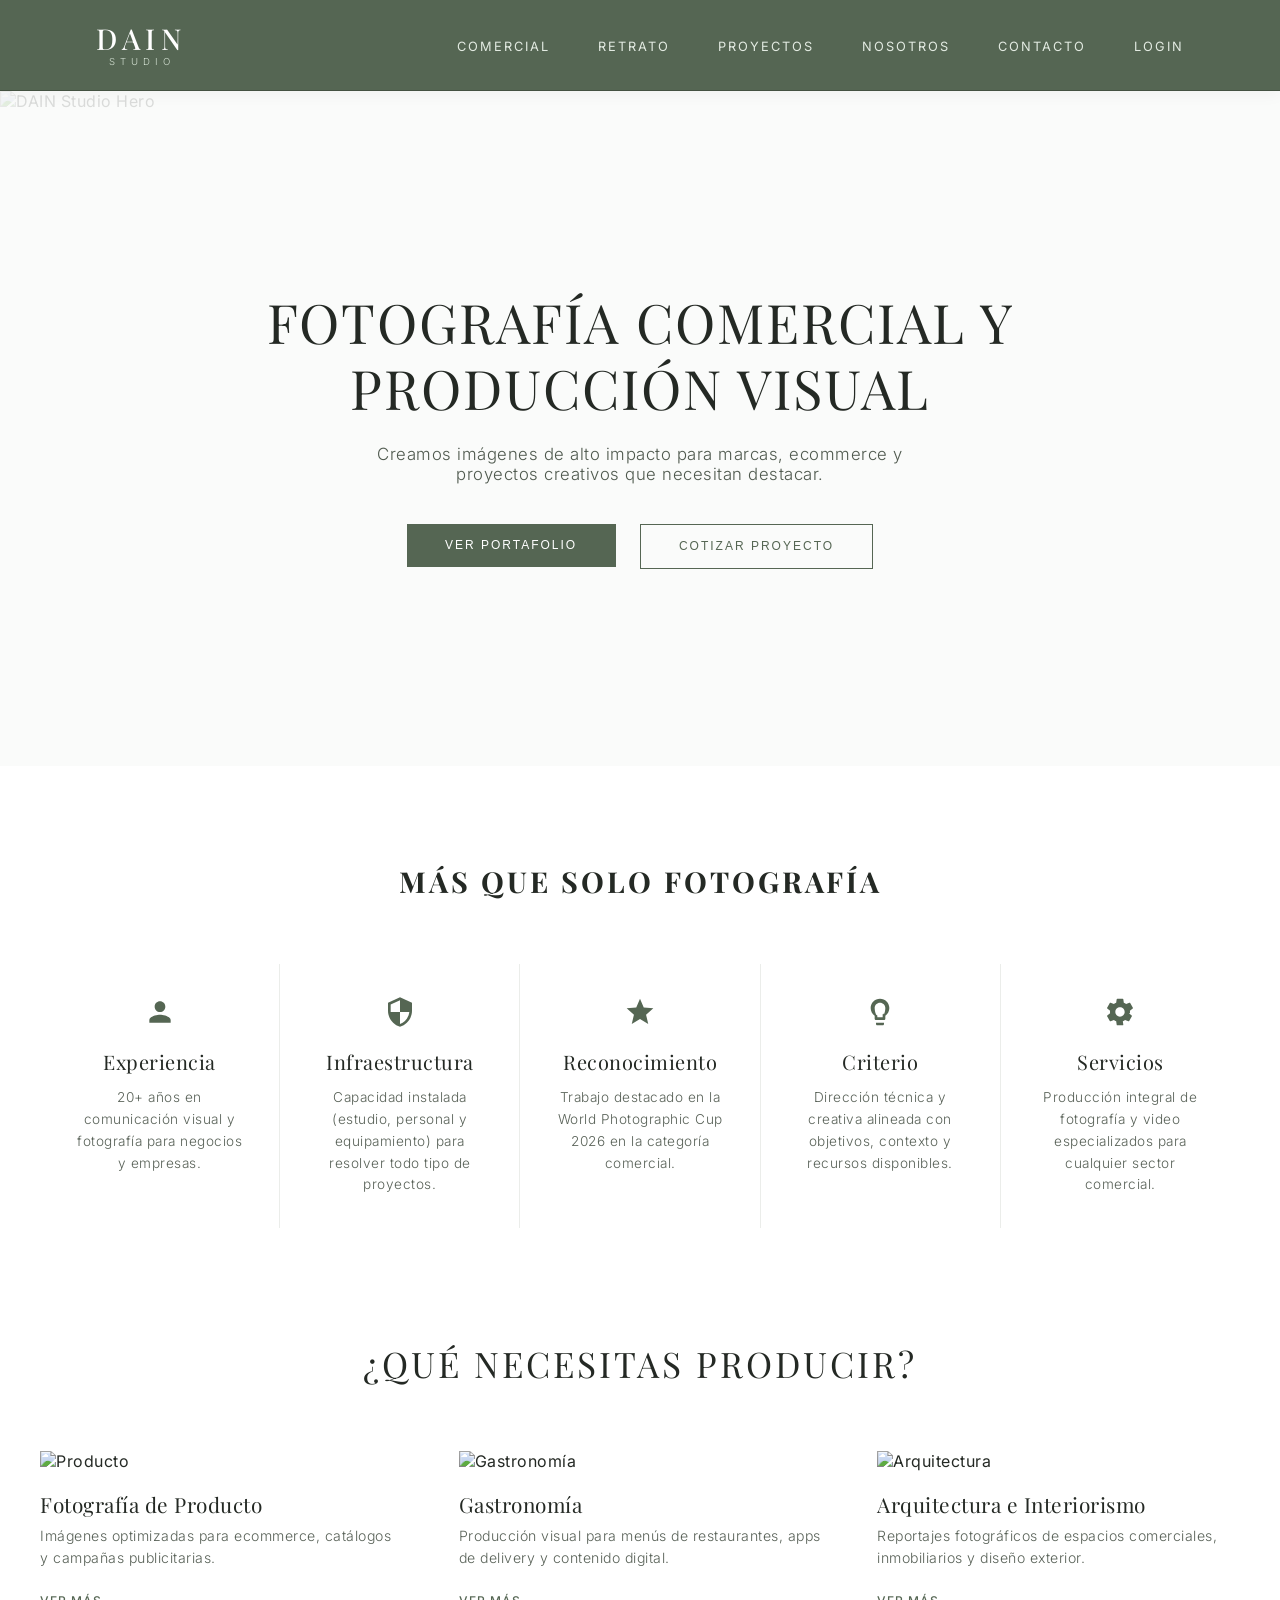
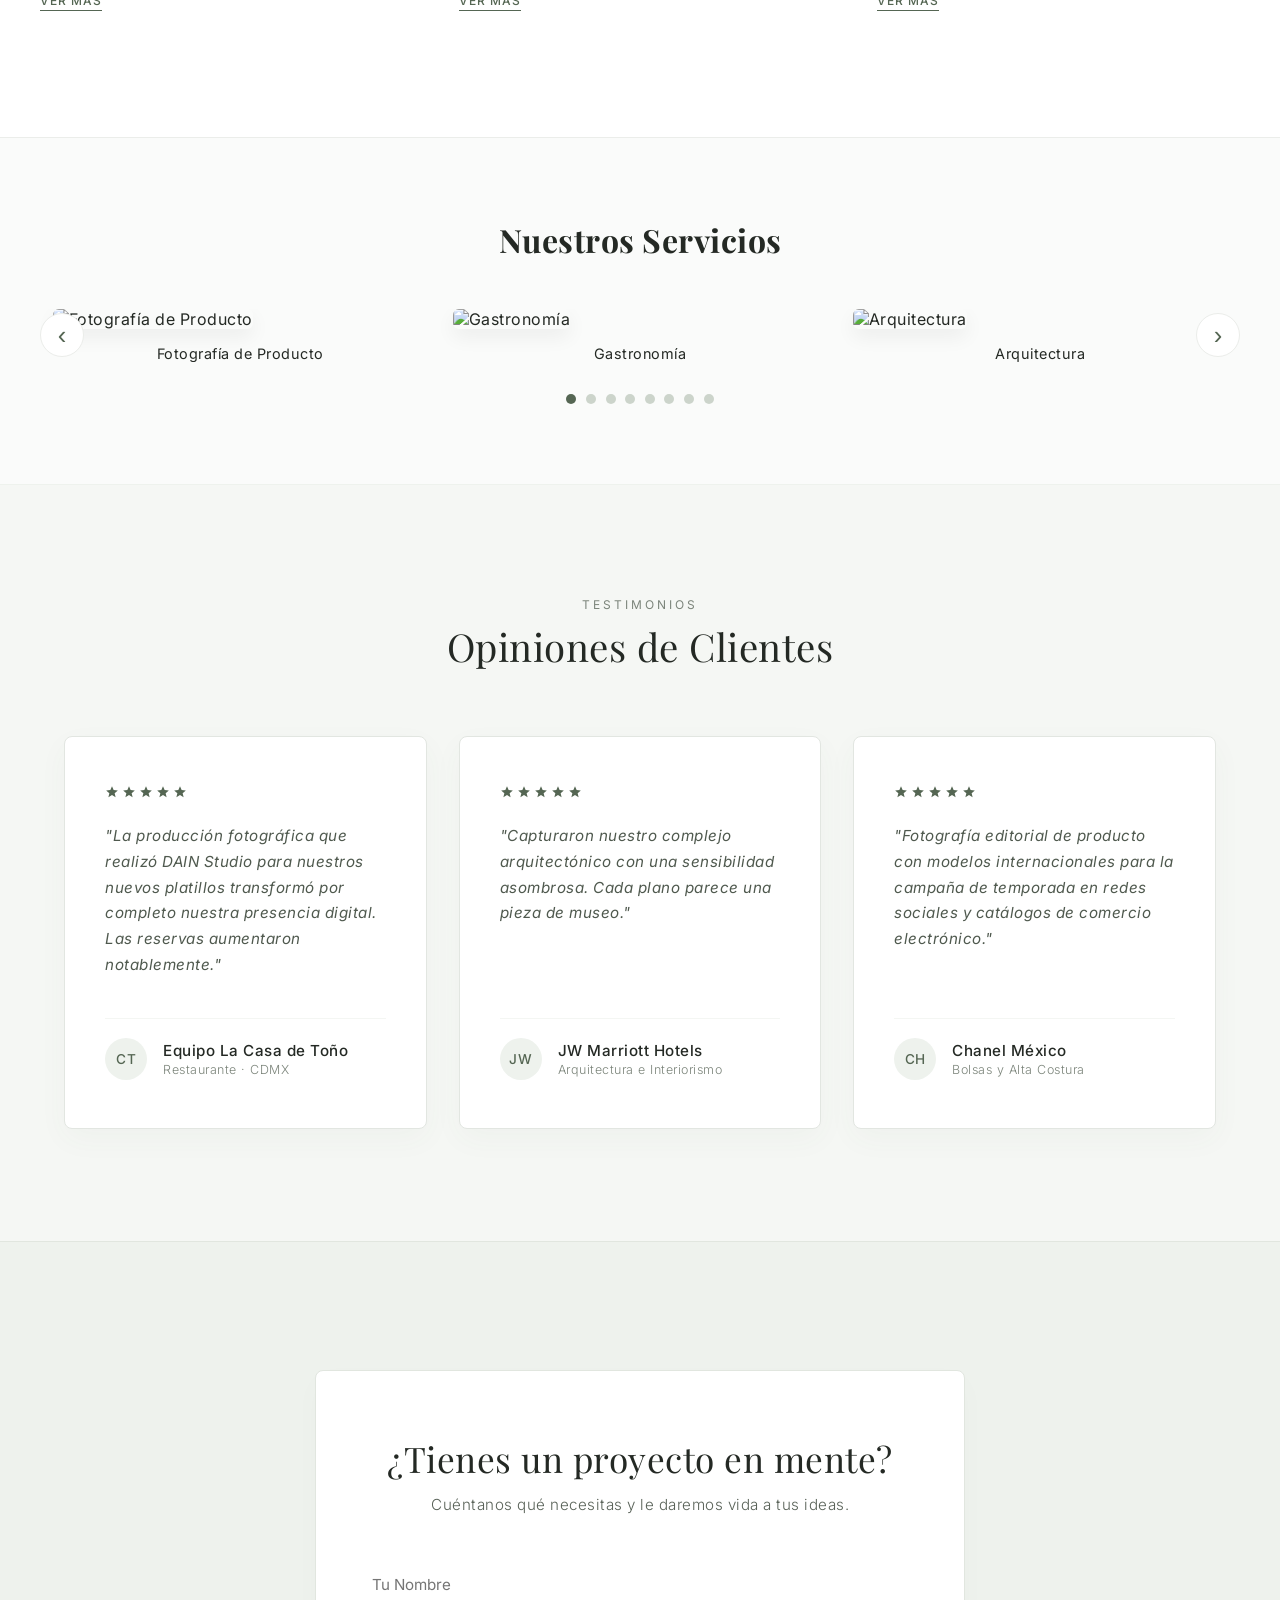
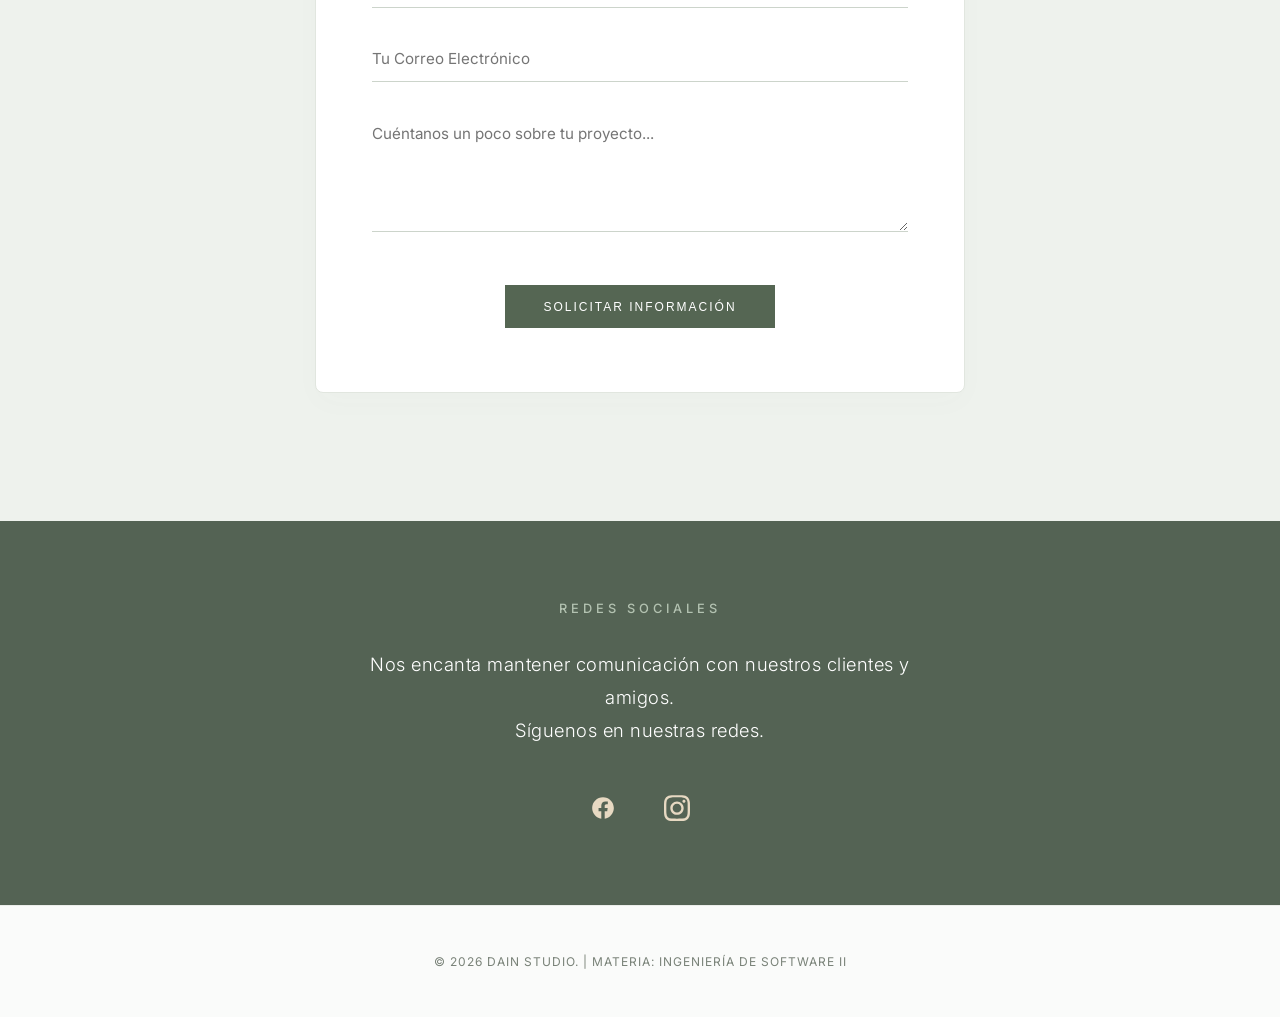
==== commit 452dcb1a: "Sprint 2: login con MySQL, panel de cliente y base de datos" ====
--- a/index.html
+++ b/index.html
@@ -4,7 +4,7 @@
     <meta charset="UTF-8">
     <meta name="viewport" content="width=device-width, initial-scale=1.0">
     <title>DAIN Studio | Fotografía Profesional</title>
-    <link rel="stylesheet" href="styles.css">
+    <link rel="stylesheet" href="css/styles.css">
     <link rel="stylesheet" href="https://cloudflare.com" integrity="sha512-Kc323vGBEqzTmouAECnVceyQqyqdsSiqLQISBL29aUW4U/M7pSPA/gEUZQqv1cwx4OnYxTxve5UMg5GT6L4JJg==" crossorigin="anonymous" referrerpolicy="no-referrer" />
 
 </head>
@@ -31,7 +31,7 @@
                 <li><a href="proyectos.html">Proyectos</a></li>
                 <li><a href="nosotros.html">Nosotros</a></li>
                 <li><a href="contacto.html">Contacto</a></li>
-                <li id="li-login"><a href="#" id="btn-login">Login</a></li>
+                <li id="li-login"><a href="login.php" id="btn-login">Login</a></li>
             </ul>
         </nav>
     </header>
@@ -145,35 +145,35 @@
                 <div id="contenedor-slides" class="contenedor-slides">
 
                     <div class="slide">
-                        <img src=" " alt="Fotografía de Producto">
+                        <img src="https://images.unsplash.com/photo-1763987300634-7b0822cbf390?q=80&w=465&auto=format&fit=crop&ixlib=rb-4.1.0&ixid=NHwxMjA3fDA%3D" alt="Fotografía de Producto">
                         <p>Fotografía de Producto</p>
                     </div>
                     <div class="slide">
-                        <img src="" alt="Gastronomía">
+                        <img src="https://plus.unsplash.com/premium_photo-1730240724925-944a06370770?q=80&w=464&auto=format&fit=crop&ixlib=rb-4.1.0&ixid=NHwxMjA3fDA%3D" alt="Gastronomía">
                         <p>Gastronomía</p>
                     </div>
                     <div class="slide">
-                        <img src="" alt="Arquitectura">
+                        <img src="https://plus.unsplash.com/premium_photo-1789029104678-8159b8b10e96?w=400&auto=format&fit=crop&q=60&ixlib=rb-4.1.0&ixid=NHwxMjA3fDA%3D" alt="Arquitectura">
                         <p>Arquitectura</p>
                     </div>
                     <div class="slide">
-                        <img src="" alt="Retrato Profesional">
+                        <img src="https://images.unsplash.com/photo-1581841064838-a470c740e8ee?q=80&w=387&auto=format&fit=crop&ixlib=rb-4.1.0&ixid=NHwxMjA3fDA%3D" alt="Retrato Profesional">
                         <p>Retrato Profesional</p>
                     </div>
                     <div class="slide">
-                        <img src="" alt="Familias">
+                        <img src="https://images.unsplash.com/photo-1602255680702-c47261041a97?q=80&w=388&auto=format&fit=crop&ixlib=rb-4.1.0&ixid=NHwxMjA3fDA%3D" alt="Familias">
                         <p>Sesiones de Familia</p>
                     </div>
                     <div class="slide">
-                        <img src="" alt="Book">
+                        <img src="https://images.unsplash.com/photo-1676810052606-a1664d2d5dfb?q=80&w=630&auto=format&fit=crop&ixlib=rb-4.1.0&ixid=NHwxMjA3fDA%3D" alt="Book">
                         <p>Books Profesionales</p>
                     </div>
                     <div class="slide">
-                        <img src="" alt="Artístico">
+                        <img src="https://plus.unsplash.com/premium_photo-1709142525163-818811feac8c?q=80&w=387&auto=format&fit=crop&ixlib=rb-4.1.0&ixid=NHwxMjA3fDA%3D" alt="Artístico">
                         <p>Fotografía Artística</p>
                     </div>
                     <div class="slide">
-                        <img src="" alt="Video Comercial">
+                        <img src="https://images.unsplash.com/photo-1492691527719-9d1e07e534b4?w=600&q=80" alt="Video Comercial">
                         <p>Video Comercial</p>
                     </div>
 
@@ -300,32 +300,12 @@
 
     <!-- PIE DE PÁGINA -->
     <footer>
-        <p>&copy; 2026 DAIN Studio. Todos los derechos reservados. | Materia: Ingeniería de Software II</p>
+        <p>&copy; 2026 DAIN Studio. | Materia: Ingeniería de Software II</p>
     </footer>
 
-    <!-- MODAL DE LOGIN -->
-    <div id="modal-overlay" class="modal-overlay"></div>
-    <div id="login-modal" class="login-modal">
-        <button id="btn-cerrar-modal" class="btn-cerrar">&times;</button>
-        <h2 class="title-modal">Iniciar Sesión</h2>
-        <form id="form-login" class="form-login">
-            <div class="form-group-login">
-                <label for="input-usuario">Usuario:</label>
-                <input type="text" id="input-usuario" name="usuario" placeholder="Ingrese su usuario" required>
-            </div>
-            <div class="form-group-login">
-                <label for="input-contrasena">Contraseña:</label>
-                <input type="password" id="input-contrasena" name="contrasena" placeholder="Ingrese su contraseña" required>
-            </div>
-            <p id="mensaje-error" class="mensaje-error" style="display: none;">
-                Usuario o contraseña incorrectos.
-            </p>
-            <button type="submit" class="btn btn-primary btn-submit-login">Ingresar</button>
-        </form>
-    </div>
 
     <!-- ENLAZAR EL JS -->
-    <script src="script.js"></script>
+    <script src="js/script.js"></script>
 
 </body>
 </html>
--- a/css/styles.css
+++ b/css/styles.css
@@ -0,0 +1,1841 @@
+/* ==========================================================================
+   GOOGLE FONTS
+   ========================================================================== */
+@import url('https://fonts.googleapis.com/css2?family=Inter:wght@300;400;500&family=Playfair+Display:wght@400;500&display=swap');
+
+
+/* ==========================================================================
+   CONFIGURACIÓN GENERAL Y TIPOGRAFÍA
+   ========================================================================== */
+* {
+    margin: 0;
+    padding: 0;
+    box-sizing: border-box;
+}
+
+body {
+    background-color: #fafbfa;
+    color: #242924;
+    font-family: 'Inter', sans-serif;
+    letter-spacing: 0.5px;
+    -webkit-font-smoothing: antialiased;
+}
+
+
+/* ==========================================================================
+   MENÚ DE NAVEGACIÓN
+   ========================================================================== */
+.navbar {
+    display: flex;
+    justify-content: space-between;
+    align-items: center;
+    padding: 1.5rem 6rem;
+    background-color: #556653;
+    position: sticky;
+    top: 0;
+    z-index: 1000;
+    border-bottom: 1px solid #445242;
+    box-shadow: 0 4px 15px rgba(0, 0, 0, 0.04);
+}
+
+.logo-link {
+    text-decoration: none;
+    display: inline-block;
+}
+
+.logo-container {
+    display: flex;
+    flex-direction: column;
+    align-items: center;
+    line-height: 1;
+}
+
+.logo-main {
+    font-family: 'Playfair Display', serif;
+    font-size: 1.8rem;
+    font-weight: 500;
+    letter-spacing: 6px;
+    color: #ffffff;
+}
+
+.logo-sub {
+    font-family: 'Inter', sans-serif;
+    font-size: 0.6rem;
+    font-weight: 300;
+    letter-spacing: 5px;
+    color: #d1ded0;
+    margin-top: 4px;
+}
+
+.nav-links {
+    display: flex;
+    list-style: none;
+}
+
+.nav-links li {
+    margin-left: 3rem;
+}
+
+.nav-links a {
+    color: #e3ebe2;
+    text-decoration: none;
+    font-size: 0.8rem;
+    text-transform: uppercase;
+    letter-spacing: 2px;
+    font-weight: 400;
+    transition: color 0.3s ease;
+}
+
+.nav-links a:hover {
+    color: #ffffff;
+}
+
+.nav-links a.active {
+    color: #ffffff;
+    font-weight: 500;
+    border-bottom: 1px solid #ffffff;
+    padding-bottom: 4px;
+}
+
+
+/* ==========================================================================
+   BOTONES GLOBALES
+   ========================================================================== */
+.btn {
+    padding: 0.9rem 2.4rem;
+    font-size: 0.75rem;
+    text-transform: uppercase;
+    letter-spacing: 2px;
+    border: none;
+    cursor: pointer;
+    transition: all 0.4s ease;
+    font-weight: 500;
+}
+
+.btn-primary {
+    background-color: #556653;
+    color: #ffffff;
+}
+
+.btn-primary:hover {
+    background-color: #3f4d3e;
+}
+
+.btn-secondary {
+    background-color: transparent;
+    color: #556653;
+    border: 1px solid #556653;
+}
+
+.btn-secondary:hover {
+    background-color: #556653;
+    color: #ffffff;
+}
+
+
+/* ==========================================================================
+   SECCIÓN HERO (INDEX)
+   ========================================================================== */
+.hero {
+    position: relative;
+    height: 75vh;
+    display: flex;
+    align-items: center;
+    justify-content: center;
+    overflow: hidden;
+}
+
+.hero-image-wrapper {
+    position: absolute;
+    top: 0;
+    left: 0;
+    width: 100%;
+    height: 100%;
+    z-index: 1;
+}
+
+.hero-bg-img {
+    width: 100%;
+    height: 100%;
+    object-fit: cover;
+    opacity: 0.15;
+    filter: grayscale(20%) contrast(95%);
+}
+
+.hero-content {
+    position: relative;
+    z-index: 2;
+    text-align: center;
+    padding: 0 1.5rem;
+}
+
+.hero-content h1 {
+    font-family: 'Playfair Display', serif;
+    font-size: 3.4rem;
+    font-weight: 400;
+    letter-spacing: 2px;
+    color: #242924;
+    margin-bottom: 1.5rem;
+    max-width: 950px;
+    line-height: 1.2;
+}
+
+.hero-content p {
+    font-size: 1.05rem;
+    color: #4f594e;
+    max-width: 550px;
+    margin: 0 auto 2.5rem auto;
+    font-weight: 300;
+}
+
+.hero-buttons {
+    display: flex;
+    justify-content: center;
+    gap: 1.5rem;
+}
+
+
+/* ==========================================================================
+   SECCIÓN MÁS QUE SOLO FOTOGRAFÍA (INDEX)
+   ========================================================================== */
+.features-section {
+    padding: 6rem 0 3rem 0;
+    background-color: #ffffff;
+    text-align: center;
+}
+
+.features-section h2 {
+    font-family: 'Playfair Display', serif;
+    font-size: 1.8rem;
+    letter-spacing: 3px;
+    color: #242924;
+    margin-bottom: 4rem;
+    text-transform: uppercase;
+}
+
+.features-grid {
+    display: flex;
+    max-width: 1200px;
+    margin: 0 auto;
+    width: 100%;
+}
+
+.feature-card {
+    flex: 1;
+    padding: 2rem;
+    text-align: center;
+    background-color: #ffffff;
+}
+
+.feature-card:not(:last-child) {
+    border-right: 1px solid #ebedea;
+}
+
+.feature-icon {
+    display: flex;
+    justify-content: center;
+    margin-bottom: 1.2rem;
+}
+
+.svg-icon {
+    width: 32px;
+    height: 32px;
+    fill: #556653;
+    transition: fill 0.3s ease;
+}
+
+.feature-card:hover .svg-icon {
+    fill: #99b396;
+}
+
+.feature-card h3 {
+    font-family: 'Playfair Display', serif;
+    font-size: 1.25rem;
+    font-weight: 400;
+    color: #242924;
+    margin-bottom: 0.8rem;
+}
+
+.feature-card p {
+    color: #586157;
+    font-size: 0.85rem;
+    font-weight: 300;
+    line-height: 1.6;
+    max-width: 220px;
+    margin: 0 auto;
+}
+
+
+/* ==========================================================================
+   CUADRÍCULA DE SERVICIOS (INDEX)
+   ========================================================================== */
+.services-section {
+    max-width: 100%;
+    background-color: #ffffff;
+    padding: 4rem 2rem 8rem 2rem;
+    border-bottom: 1px solid #ebedea;
+}
+
+.services-section h2 {
+    font-family: 'Playfair Display', serif;
+    text-align: center;
+    font-weight: 400;
+    letter-spacing: 3px;
+    margin-bottom: 4rem;
+    font-size: 2.2rem;
+    color: #242924;
+}
+
+.services-grid {
+    display: grid;
+    grid-template-columns: repeat(auto-fit, minmax(320px, 1fr));
+    gap: 3.5rem;
+    max-width: 1200px;
+    margin: 0 auto;
+}
+
+.service-item {
+    background-color: transparent;
+    text-align: left;
+}
+
+.service-item img {
+    width: 100%;
+    height: 380px;
+    object-fit: cover;
+    filter: grayscale(10%);
+    transition: all 0.5s ease;
+}
+
+.service-item:hover img {
+    filter: grayscale(0%);
+    transform: scale(1.01);
+}
+
+.service-item h3 {
+    font-family: 'Playfair Display', serif;
+    font-weight: 400;
+    margin: 1.2rem 0 0.4rem 0;
+    font-size: 1.3rem;
+    color: #242924;
+}
+
+.service-item p {
+    color: #586157;
+    font-size: 0.88rem;
+    font-weight: 300;
+    margin-bottom: 1.2rem;
+    line-height: 1.6;
+}
+
+.more-link {
+    color: #556653;
+    text-decoration: none;
+    font-size: 0.75rem;
+    font-weight: 500;
+    text-transform: uppercase;
+    letter-spacing: 1px;
+    border-bottom: 1px solid #556653;
+    padding-bottom: 2px;
+    transition: color 0.3s, border-color 0.3s;
+}
+
+.more-link:hover {
+    color: #3f4d3e;
+    border-bottom-color: #3f4d3e;
+}
+
+
+/* ==========================================================================
+   TESTIMONIOS (INDEX)
+   ========================================================================== */
+.testimonials-section {
+    padding: 7rem 4rem;
+    background-color: #f5f7f4;
+    text-align: center;
+    border-top: 1px solid #eef2ed;
+    border-bottom: 1px solid #e1e6df;
+}
+
+.testimonials-subtitle {
+    font-size: 0.75rem;
+    text-transform: uppercase;
+    letter-spacing: 3px;
+    color: #7c857b;
+    display: block;
+    margin-bottom: 0.5rem;
+}
+
+.testimonials-section h2 {
+    font-family: 'Playfair Display', serif;
+    font-size: 2.4rem;
+    font-weight: 400;
+    color: #242924;
+    margin-bottom: 4rem;
+}
+
+.testimonials-grid {
+    display: grid;
+    grid-template-columns: repeat(auto-fit, minmax(300px, 1fr));
+    gap: 2rem;
+    max-width: 1200px;
+    margin: 0 auto;
+}
+
+.testimonial-card {
+    background-color: #ffffff;
+    border: 1px solid #e2e6e1;
+    border-radius: 8px;
+    padding: 3rem 2.5rem;
+    text-align: left;
+    display: flex;
+    flex-direction: column;
+    justify-content: space-between;
+    box-shadow: 0 10px 30px rgba(85, 102, 83, 0.04);
+    transition: transform 0.3s ease, box-shadow 0.3s ease;
+}
+
+.testimonial-card:hover {
+    transform: translateY(-4px);
+    box-shadow: 0 15px 35px rgba(85, 102, 83, 0.08);
+}
+
+.rating-stars {
+    display: flex;
+    gap: 3px;
+    margin-bottom: 1.5rem;
+}
+
+.rating-stars svg {
+    width: 14px;
+    height: 14px;
+    fill: #556653;
+}
+
+.testimonial-text {
+    font-size: 0.95rem;
+    color: #4f594e;
+    line-height: 1.7;
+    font-style: italic;
+    margin-bottom: 2.5rem;
+    flex-grow: 1;
+}
+
+.client-info {
+    display: flex;
+    align-items: center;
+    gap: 1rem;
+    border-top: 1px solid #f4f6f3;
+    padding-top: 1.2rem;
+}
+
+.client-initials {
+    width: 42px;
+    height: 42px;
+    background-color: #eef2ed;
+    color: #556653;
+    border-radius: 50%;
+    display: flex;
+    align-items: center;
+    justify-content: center;
+    font-size: 0.85rem;
+    font-weight: 500;
+    letter-spacing: 0.5px;
+}
+
+.client-details h4 {
+    font-size: 0.95rem;
+    color: #242924;
+    font-weight: 500;
+    margin-bottom: 2px;
+}
+
+.client-details p {
+    font-size: 0.78rem;
+    color: #7c857b;
+    font-weight: 300;
+}
+
+
+/* ==========================================================================
+   SECCIÓN CONTACTO (INDEX / COMERCIAL)
+   ========================================================================== */
+.contact-section {
+    background-color: #eef2ed;
+    padding: 8rem 2rem;
+    display: flex;
+    justify-content: center;
+}
+
+.contact-box {
+    background-color: #ffffff;
+    max-width: 650px;
+    width: 100%;
+    padding: 4rem 3.5rem;
+    border-radius: 8px;
+    border: 1px solid #e1e6df;
+    box-shadow: 0 10px 30px rgba(85, 102, 83, 0.02);
+    text-align: center;
+}
+
+.contact-box h2 {
+    font-family: 'Playfair Display', serif;
+    font-weight: 400;
+    font-size: 2.2rem;
+    margin-bottom: 0.8rem;
+    color: #242924;
+}
+
+.contact-box p {
+    color: #586157;
+    font-weight: 300;
+    font-size: 0.95rem;
+    margin-bottom: 3rem;
+}
+
+.contact-form {
+    display: flex;
+    flex-direction: column;
+    gap: 1.8rem;
+}
+
+.contact-form input,
+.contact-form textarea {
+    width: 100%;
+    padding: 0.8rem 0;
+    background-color: transparent;
+    border: none;
+    border-bottom: 1px solid #ccd4cb;
+    color: #242924;
+    font-size: 0.95rem;
+    font-family: 'Inter', sans-serif;
+    border-radius: 0;
+    transition: border-color 0.3s;
+}
+
+.contact-form input:focus,
+.contact-form textarea:focus {
+    outline: none;
+    border-bottom-color: #556653;
+}
+
+.contact-form .btn {
+    margin-top: 1.5rem;
+    align-self: center;
+}
+
+
+/* ==========================================================================
+   REDES SOCIALES (INDEX)
+   ========================================================================== */
+.social-section {
+    background-color: #546354;
+    padding: 5rem 2rem;
+    text-align: center;
+    display: flex;
+    flex-direction: column;
+    align-items: center;
+}
+
+.social-subtitle {
+    font-size: 0.8rem;
+    text-transform: uppercase;
+    letter-spacing: 4px;
+    color: #b3c2b1;
+    font-weight: 500;
+    display: block;
+    margin-bottom: 2rem;
+}
+
+.social-text {
+    color: #ffffff;
+    font-size: 1.15rem;
+    line-height: 1.8;
+    font-weight: 300;
+    max-width: 600px;
+    margin-bottom: 3rem;
+}
+
+.social-icons {
+    display: flex;
+    gap: 3rem;
+    justify-content: center;
+}
+
+.social-link {
+    display: inline-block;
+    transition: transform 0.3s ease;
+}
+
+.social-link:hover {
+    transform: translateY(-4px);
+}
+
+.svg-social {
+    width: 26px;
+    height: 26px;
+    fill: #e7d9c2;
+    transition: fill 0.3s ease;
+}
+
+.social-link:hover .svg-social {
+    fill: #ffffff;
+}
+
+
+/* ==========================================================================
+   PIE DE PÁGINA (GLOBAL)
+   ========================================================================== */
+footer {
+    text-align: center;
+    padding: 3rem 2rem;
+    background-color: #fafbfa;
+    color: #798278;
+    font-size: 0.75rem;
+    letter-spacing: 1px;
+    text-transform: uppercase;
+    border-top: 1px solid #ebedea;
+}
+
+
+/* ==========================================================================
+   ESTILOS PARA LA PÁGINA INTERNA: COMERCIAL.HTML
+   ========================================================================== */
+.comercial-container {
+    max-width: 1200px;
+    margin: 0 auto;
+    padding: 5rem 2rem;
+}
+
+.comercial-header {
+    text-align: center;
+    max-width: 900px;
+    margin: 0 auto 6rem auto;
+}
+
+.comercial-header h1 {
+    font-family: 'Playfair Display', serif;
+    font-size: 3rem;
+    font-weight: 400;
+    color: #556653;
+    margin-bottom: 1rem;
+    line-height: 1.2;
+}
+
+.comercial-header h2 {
+    font-family: 'Playfair Display', serif;
+    font-size: 1.8rem;
+    font-weight: 400;
+    color: #242924;
+    margin-bottom: 2rem;
+    letter-spacing: 0.5px;
+}
+
+.comercial-header p {
+    font-size: 1rem;
+    color: #586157;
+    line-height: 1.8;
+    font-weight: 300;
+}
+
+.showcase-block {
+    display: flex;
+    align-items: center;
+    justify-content: space-between;
+    margin-bottom: 6rem;
+    gap: 4rem;
+    position: relative;
+}
+
+.showcase-block.block-reverse {
+    flex-direction: row-reverse;
+}
+
+.showcase-image-wrapper {
+    flex: 1.3;
+    height: 550px;
+    border-radius: 8px;
+    overflow: hidden;
+    box-shadow: 0 15px 40px rgba(0, 0, 0, 0.06);
+}
+
+.showcase-img {
+    width: 100%;
+    height: 100%;
+    object-fit: cover;
+    transition: transform 0.6s ease;
+}
+
+.showcase-block:hover .showcase-img {
+    transform: scale(1.03);
+}
+
+.showcase-card {
+    flex: 1;
+    background-color: rgba(36, 41, 36, 0.95);
+    color: #ffffff;
+    padding: 4rem 3rem;
+    border-radius: 8px;
+    box-shadow: 0 20px 40px rgba(0, 0, 0, 0.15);
+    z-index: 2;
+    backdrop-filter: blur(5px);
+}
+
+.showcase-card h3 {
+    font-family: 'Playfair Display', serif;
+    font-size: 2.2rem;
+    font-weight: 400;
+    margin-bottom: 1.2rem;
+    letter-spacing: 1px;
+}
+
+.showcase-card p {
+    font-size: 1rem;
+    font-weight: 300;
+    color: #d1ded0;
+    line-height: 1.6;
+    margin-bottom: 2.5rem;
+}
+
+.showcase-video {
+    width: 100%;
+    height: 100%;
+    object-fit: cover;
+}
+
+.btn-showcase {
+    background-color: transparent;
+    color: #ffffff;
+    border: 1px solid #ffffff;
+    padding: 0.8rem 2rem;
+    font-size: 0.8rem;
+    text-transform: uppercase;
+    letter-spacing: 2px;
+    cursor: pointer;
+    transition: all 0.3s ease;
+}
+
+.btn-showcase:hover {
+    background-color: #ffffff;
+    color: #242924;
+}
+
+
+/* ==========================================================================
+   ESTILOS PARA LA PÁGINA INTERNA: RETRATO.HTML
+   ========================================================================== */
+.retrato-container {
+    max-width: 1200px;
+    margin: 0 auto;
+    padding: 5rem 2rem 3rem 2rem;
+}
+
+.retrato-header {
+    text-align: center;
+    max-width: 900px;
+    margin: 0 auto 5rem auto;
+}
+
+.retrato-header h1 {
+    font-family: 'Playfair Display', serif;
+    font-size: 3.2rem;
+    font-weight: 400;
+    color: #556653;
+    margin-bottom: 1rem;
+    line-height: 1.2;
+    text-transform: uppercase;
+    letter-spacing: 2px;
+}
+
+.retrato-header h2 {
+    font-family: 'Playfair Display', serif;
+    font-size: 1.6rem;
+    font-weight: 400;
+    color: #242924;
+    margin-bottom: 2.5rem;
+    letter-spacing: 0.5px;
+}
+
+.retrato-description p {
+    font-size: 0.95rem;
+    color: #586157;
+    line-height: 1.8;
+    font-weight: 300;
+    margin-bottom: 1.5rem;
+}
+
+.retrato-grid {
+    display: grid;
+    grid-template-columns: repeat(auto-fit, minmax(300px, 1fr));
+    gap: 2.5rem;
+    row-gap: 5rem;
+    margin-bottom: 4rem;
+}
+
+.retrato-item {
+    display: flex;
+    flex-direction: column;
+    justify-content: space-between;
+    height: 100%;
+}
+
+.retrato-img-wrapper {
+    position: relative;
+    height: 480px;
+    border-radius: 4px;
+    overflow: hidden;
+    margin-bottom: 1.5rem;
+    box-shadow: 0 10px 30px rgba(0, 0, 0, 0.05);
+}
+
+.retrato-img {
+    width: 100%;
+    height: 100%;
+    object-fit: cover;
+    transition: transform 0.5s ease;
+}
+
+.retrato-item:hover .retrato-img {
+    transform: scale(1.02);
+}
+
+.retrato-overlay-title {
+    position: absolute;
+    bottom: 0;
+    left: 0;
+    width: 100%;
+    padding: 3rem 1.5rem 1.5rem 1.5rem;
+    background: linear-gradient(transparent, rgba(0, 0, 0, 0.75));
+    display: flex;
+    align-items: flex-end;
+}
+
+.retrato-overlay-title h3 {
+    font-family: 'Playfair Display', serif;
+    font-size: 1.6rem;
+    font-weight: 400;
+    color: #ffffff;
+    letter-spacing: 0.5px;
+}
+
+.retrato-text {
+    font-size: 0.88rem;
+    color: #586157;
+    line-height: 1.6;
+    font-weight: 300;
+    padding: 0 0.5rem;
+}
+
+.btn-retrato-projects {
+    background-color: transparent;
+    color: #556653;
+    border: 1px solid #556653;
+    padding: 0.6rem 1.5rem;
+    font-size: 0.75rem;
+    text-transform: uppercase;
+    letter-spacing: 1px;
+    cursor: pointer;
+    margin-top: 1.5rem;
+    align-self: center;
+    transition: all 0.3s ease;
+    width: fit-content;
+}
+
+.btn-retrato-projects:hover {
+    background-color: #556653;
+    color: #ffffff;
+}
+
+
+/* ==========================================================================
+   ESTILOS PARA LA PÁGINA INTERNA: PROYECTOS.HTML
+   ========================================================================== */
+.proyectos-container {
+    max-width: 1200px;
+    margin: 0 auto;
+    padding: 5rem 2rem 4rem 2rem;
+}
+
+.proyectos-header {
+    text-align: center;
+    margin-bottom: 5rem;
+}
+
+.proyectos-header h1 {
+    font-family: 'Playfair Display', serif;
+    font-size: 3.2rem;
+    font-weight: 400;
+    color: #556653;
+    letter-spacing: 2px;
+    line-height: 1.2;
+    text-transform: uppercase;
+}
+
+.proyectos-grid {
+    display: grid;
+    grid-template-columns: repeat(2, 1fr);
+    gap: 3rem;
+    margin-bottom: 3rem;
+}
+
+@media (max-width: 768px) {
+    .proyectos-grid {
+        grid-template-columns: 1fr;
+        gap: 2rem;
+    }
+}
+
+.proyecto-card {
+    display: flex;
+    flex-direction: column;
+    border-radius: 4px;
+    overflow: hidden;
+    box-shadow: 0 4px 15px rgba(0, 0, 0, 0.02);
+}
+
+.proyecto-img-wrapper {
+    width: 100%;
+    height: 400px;
+    overflow: hidden;
+}
+
+.proyecto-img {
+    width: 100%;
+    height: 100%;
+    object-fit: cover;
+    transition: transform 0.5s ease;
+}
+
+.proyecto-card:hover .proyecto-img {
+    transform: scale(1.02);
+}
+
+.proyecto-info-box {
+    background-color: #3b423a;
+    color: #ffffff;
+    padding: 2rem 2.5rem;
+    display: flex;
+    flex-direction: column;
+    gap: 0.6rem;
+}
+
+.proyecto-tag {
+    font-size: 0.75rem;
+    text-transform: uppercase;
+    letter-spacing: 1.5px;
+    color: #b3c2b1;
+    font-weight: 500;
+}
+
+.proyecto-info-box h3 {
+    font-family: 'Inter', sans-serif;
+    font-size: 1.35rem;
+    font-weight: 500;
+    letter-spacing: 0.5px;
+    color: #ffffff;
+}
+
+.proyecto-info-box p {
+    font-size: 0.88rem;
+    color: #e3ebe2;
+    line-height: 1.6;
+    font-weight: 300;
+}
+
+
+/* ==========================================================================
+   ESTILOS PARA LA PÁGINA INTERNA: NOSOTROS.HTML
+   ========================================================================== */
+.nosotros-container {
+    max-width: 100%;
+}
+
+.about-hero {
+    position: relative;
+    height: 65vh;
+    background: linear-gradient(rgba(250, 251, 250, 0.85), rgba(250, 251, 250, 0.85)),
+                url('https://images.unsplash.com/photo-1598006640672-f0cc33c40702?q=80&w=870&auto=format&fit=crop&ixlib=rb-4.1.0&ixid=NHwxMjA3fDA%3D') no-repeat center center/cover;
+    display: flex;
+    align-items: center;
+    justify-content: center;
+    text-align: center;
+    padding: 0 2rem;
+    border-bottom: 1px solid #ebedea;
+}
+
+.about-hero-content {
+    max-width: 900px;
+    z-index: 2;
+}
+
+.about-hero h1 {
+    font-family: 'Playfair Display', serif;
+    font-size: 3.2rem;
+    color: #556653;
+    margin-bottom: 1.5rem;
+    text-transform: uppercase;
+    letter-spacing: 2px;
+    line-height: 1.2;
+}
+
+.about-hero .intro-lead {
+    font-size: 1.1rem;
+    color: #242924;
+    line-height: 1.8;
+    font-weight: 400;
+    margin: 0;
+}
+
+.about-sectors-wrapper {
+    max-width: 1100px;
+    margin: 6rem auto;
+    padding: 0 2rem;
+}
+
+.about-sectors {
+    display: flex;
+    gap: 4rem;
+    text-align: left;
+}
+
+.sector-block {
+    flex: 1;
+}
+
+.sector-block h3 {
+    font-family: 'Playfair Display', serif;
+    font-size: 1.4rem;
+    color: #556653;
+    margin-bottom: 1rem;
+    font-weight: 500;
+}
+
+.sector-block p {
+    font-size: 0.95rem;
+    color: #586157;
+    line-height: 1.7;
+    font-weight: 300;
+}
+
+.philosophy-section {
+    background-color: #ffffff;
+    border: 1px solid #ebedea;
+    border-radius: 8px;
+    padding: 4rem 3rem;
+    margin: 0 auto 6rem auto;
+    max-width: 1100px;
+    text-align: center;
+    box-shadow: 0 4px 20px rgba(0, 0, 0, 0.01);
+}
+
+.philosophy-section h2 {
+    font-family: 'Playfair Display', serif;
+    font-size: 2.2rem;
+    color: #242924;
+    margin-bottom: 1rem;
+    text-transform: uppercase;
+    letter-spacing: 1px;
+}
+
+.philosophy-lead {
+    font-size: 0.95rem;
+    color: #586157;
+    max-width: 750px;
+    margin: 0 auto 3rem auto;
+    line-height: 1.7;
+    font-weight: 300;
+}
+
+.philosophy-grid {
+    display: flex;
+    gap: 3rem;
+    text-align: left;
+}
+
+.philosophy-card {
+    flex: 1;
+    background-color: #fafbfa;
+    padding: 2.5rem;
+    border-radius: 6px;
+    border: 1px solid #ebedea;
+}
+
+.philosophy-icon svg {
+    width: 36px;
+    height: 36px;
+    fill: #556653;
+    margin-bottom: 1.2rem;
+}
+
+.philosophy-card h3 {
+    font-family: 'Playfair Display', serif;
+    font-size: 1.3rem;
+    color: #242924;
+    margin-bottom: 0.8rem;
+    font-weight: 500;
+}
+
+.philosophy-card p {
+    font-size: 0.9rem;
+    color: #586157;
+    line-height: 1.6;
+    font-weight: 300;
+}
+
+
+/* ==========================================================================
+   ESTILOS PARA LA PÁGINA INTERNA: CONTACTO.HTML
+   ========================================================================== */
+.contacto-main-container {
+    max-width: 1300px;
+    margin: 0 auto;
+    padding: 5rem 2rem;
+}
+
+.contacto-grid {
+    display: grid;
+    grid-template-columns: 1.1fr 0.9fr;
+    gap: 5rem;
+    align-items: start;
+}
+
+/* 1. Columna del Formulario */
+.contacto-form-column h1 {
+    font-family: 'Playfair Display', serif;
+    font-size: 2.4rem;
+    font-weight: 400;
+    color: #556653;
+    margin-bottom: 0.3rem;
+}
+
+.contacto-form-column h2 {
+    font-size: 1.1rem;
+    color: #7c857b;
+    font-weight: 400;
+    margin-bottom: 3.5rem;
+}
+
+.contacto-page-form {
+    display: flex;
+    flex-direction: column;
+    gap: 1.8rem;
+}
+
+.form-group {
+    display: flex;
+    flex-direction: column;
+    gap: 0.6rem;
+}
+
+.form-group label {
+    font-size: 0.85rem;
+    font-weight: 500;
+    color: #556653;
+    letter-spacing: 0.5px;
+}
+
+.contacto-page-form input,
+.contacto-page-form textarea,
+.contacto-page-form select {
+    width: 100%;
+    padding: 0.9rem 1rem;
+    background-color: #ffffff;
+    border: 1px solid #ccd4cb;
+    color: #242924;
+    font-size: 0.95rem;
+    font-family: 'Inter', sans-serif;
+    border-radius: 4px;
+    transition: border-color 0.3s;
+}
+
+.contacto-page-form input:focus,
+.contacto-page-form textarea:focus,
+.contacto-page-form select:focus {
+    outline: none;
+    border-color: #556653;
+}
+
+.btn-contacto-send {
+    background-color: #375334;
+    color: #ffffff;
+    padding: 1rem 3rem;
+    font-size: 0.9rem;
+    font-weight: 500;
+    text-transform: uppercase;
+    letter-spacing: 1px;
+    border: none;
+    border-radius: 4px;
+    cursor: pointer;
+    align-self: center;
+    width: fit-content;
+    margin-top: 1rem;
+    transition: background-color 0.3s;
+}
+
+.btn-contacto-send:hover {
+    background-color: #6b816e;
+}
+
+/* 2. Columna del Mapa e Información */
+.contacto-info-column {
+    display: flex;
+    flex-direction: column;
+    align-items: center;
+    text-align: center;
+    gap: 2.5rem;
+    padding-top: 2rem;
+}
+
+.map-wrapper {
+    width: 100%;
+    height: 380px;
+    border-radius: 6px;
+    overflow: hidden;
+    box-shadow: 0 10px 30px rgba(0, 0, 0, 0.05);
+    border: 1px solid #ebedea;
+}
+
+.studio-address-box .address-text {
+    font-size: 1rem;
+    color: #4f594e;
+    line-height: 1.6;
+    font-weight: 400;
+    margin-bottom: 1.5rem;
+}
+
+.studio-address-box .phone-text {
+    font-family: 'Playfair Display', serif;
+    font-size: 1.5rem;
+    color: #242924;
+    font-weight: 500;
+    letter-spacing: 0.5px;
+}
+
+.contacto-social-icons {
+    display: flex;
+    gap: 2rem;
+}
+
+.contacto-social-link svg {
+    width: 22px;
+    height: 22px;
+    fill: #7c857b;
+    transition: fill 0.3s;
+}
+
+.contacto-social-link:hover svg {
+    fill: #556653;
+}
+
+/* Ajustes Responsivos */
+@media (max-width: 900px) {
+    .contacto-grid {
+        grid-template-columns: 1fr;
+        gap: 4rem;
+    }
+}
+
+
+
+
+
+/* ==========================================================================
+   MODAL DE LOGIN
+   ========================================================================== */
+.modal-overlay {
+    display: none;
+    position: fixed;
+    top: 0;
+    left: 0;
+    width: 100%;
+    height: 100%;
+    background-color: rgba(0, 0, 0, 0.5);
+    z-index: 2000;
+}
+
+.login-modal {
+    display: none;
+    position: fixed;
+    top: 50%;
+    left: 50%;
+    transform: translate(-50%, -50%);
+    background-color: #ffffff;
+    padding: 3rem 2.5rem;
+    border-radius: 8px;
+    box-shadow: 0 20px 50px rgba(0, 0, 0, 0.2);
+    z-index: 2001;
+    width: 90%;
+    max-width: 400px;
+}
+
+.btn-cerrar {
+    position: absolute;
+    top: 1rem;
+    right: 1.2rem;
+    background: none;
+    border: none;
+    font-size: 1.8rem;
+    color: #7c857b;
+    cursor: pointer;
+    transition: color 0.3s;
+}
+
+.btn-cerrar:hover {
+    color: #242924;
+}
+
+.form-login {
+    display: flex;
+    flex-direction: column;
+    gap: 1.5rem;
+}
+
+.form-group-login {
+    display: flex;
+    flex-direction: column;
+    gap: 0.5rem;
+}
+
+.form-group-login label {
+    font-size: 0.85rem;
+    font-weight: 500;
+    color: #556653;
+}
+
+.form-group-login input {
+    padding: 0.8rem 1rem;
+    border: 1px solid #ccd4cb;
+    border-radius: 4px;
+    font-family: 'Inter', sans-serif;
+    font-size: 0.95rem;
+    color: #242924;
+}
+
+.form-group-login input:focus {
+    outline: none;
+    border-color: #556653;
+}
+
+.mensaje-error {
+    color: #b3402f;
+    font-size: 0.85rem;
+    text-align: center;
+}
+
+.title-modal {
+    font-family: 'Playfair Display', serif;
+    font-size: 1.8rem;
+    color: #556653;
+    margin-bottom: 1.5rem;
+    text-align: center;
+}
+
+.btn-submit-login {
+    width: 100%;
+    margin-top: 1rem;
+}
+
+
+/* ==========================================================================
+   BOTÓN HAMBURGUESA (RESPONSIVE)
+   ========================================================================== */
+#btn-hamburguesa {
+    display: none;
+    flex-direction: column;
+    gap: 5px;
+    background: none;
+    border: none;
+    cursor: pointer;
+    padding: 5px;
+}
+
+#btn-hamburguesa span {
+    display: block;
+    width: 26px;
+    height: 2px;
+    background-color: #ffffff;
+    transition: all 0.3s ease;
+}
+
+
+/* ==========================================================================
+   CARRUSEL DE SERVICIOS
+   ========================================================================== */
+.title-carrusel {
+    font-family: 'Playfair Display', serif !important;
+    text-align: center;
+    font-size: 2rem;
+    color: #242924;
+    margin-bottom: 3rem;
+}
+
+.carrusel-seccion {
+    padding: 5rem 2rem;
+    background-color: #fafbfa;
+}
+
+.carrusel-contenedor {
+    position: relative;
+    max-width: 1200px;
+    margin: 0 auto;
+    display: flex;
+    align-items: center;
+}
+
+.carrusel-viewport {
+    overflow: hidden;
+    width: 100%;
+}
+
+.contenedor-slides {
+    display: flex;
+    transition: transform 0.5s ease;
+}
+
+.slide {
+    min-width: calc(100% / 3);
+    padding: 0 0.8rem;
+    box-sizing: border-box;
+}
+
+.slide img {
+    width: 100%;
+    height: 300px;
+    object-fit: cover;
+    border-radius: 6px;
+    box-shadow: 0 8px 20px rgba(0, 0, 0, 0.06);
+}
+
+.slide p {
+    text-align: center;
+    margin-top: 1rem;
+    font-size: 0.9rem;
+    color: #242924;
+    font-weight: 400;
+    letter-spacing: 0.5px;
+}
+
+.btn-carrusel {
+    position: absolute;
+    top: 50%;
+    transform: translateY(-50%);
+    background-color: #ffffff;
+    border: 1px solid #ebedea;
+    width: 44px;
+    height: 44px;
+    border-radius: 50%;
+    font-size: 1.6rem;
+    color: #556653;
+    cursor: pointer;
+    z-index: 10;
+    display: flex;
+    align-items: center;
+    justify-content: center;
+    transition: all 0.3s ease;
+}
+
+.btn-carrusel:hover {
+    background-color: #556653;
+    color: #ffffff;
+}
+
+.btn-anterior {
+    left: 0;
+}
+
+.btn-siguiente {
+    right: 0;
+}
+
+.indicadores {
+    display: flex;
+    justify-content: center;
+    gap: 0.6rem;
+    margin-top: 2rem;
+}
+
+.indicador {
+    width: 10px;
+    height: 10px;
+    border-radius: 50%;
+    background-color: #ccd4cb;
+    cursor: pointer;
+    transition: background-color 0.3s ease;
+}
+
+.indicador.activo {
+    background-color: #556653;
+}
+
+
+/* ==========================================================================
+   PÁGINA BIENVENIDA
+   ========================================================================== */
+.bienvenida-container {
+    display: flex;
+    justify-content: center;
+    align-items: center;
+    min-height: 80vh;
+    text-align: center;
+    background-color: #fafbfa;
+    padding: 2rem;
+}
+
+.bienvenida-contenido h1 {
+    font-family: 'Playfair Display', serif;
+    font-size: 3rem;
+    color: #556653;
+    margin-bottom: 1rem;
+}
+
+.bienvenida-contenido p {
+    font-size: 1.1rem;
+    color: #586157;
+    margin-bottom: 2rem;
+}
+
+
+
+
+/* ==========================================================================
+   MEDIA QUERIES — RESPONSIVE GENERAL
+   ========================================================================== */
+@media (max-width: 1024px) {
+    .slide {
+        min-width: calc(100% / 2);
+    }
+}
+
+@media (max-width: 768px) {
+    /* Navbar responsive */
+    .navbar {
+        padding: 1.2rem 2rem;
+    }
+
+    #btn-hamburguesa {
+        display: flex;
+    }
+
+    .nav-links {
+        position: absolute;
+        top: 100%;
+        left: 0;
+        width: 100%;
+        background-color: #556653;
+        flex-direction: column;
+        align-items: center;
+        padding: 1.5rem 0;
+        gap: 1.2rem;
+        display: none;
+    }
+
+    .nav-links.menu-abierto {
+        display: flex;
+    }
+
+    .nav-links li {
+        margin-left: 0;
+    }
+
+    .hero {
+        height: 55vh;
+    }
+
+    .hero-content h1 {
+        font-size: 2rem;
+    }
+
+    .hero-buttons {
+        flex-direction: column;
+        gap: 1rem;
+    }
+
+    .features-grid,
+    .services-grid,
+    .testimonials-grid {
+        flex-direction: column;
+        gap: 2rem;
+    }
+
+    .feature-card:not(:last-child) {
+        border-right: none;
+        border-bottom: 1px solid #ebedea;
+    }
+
+    .slide {
+        min-width: 100%;
+    }
+
+    .btn-carrusel {
+        width: 36px;
+        height: 36px;
+        font-size: 1.3rem;
+    }
+
+    .contacto-grid {
+        grid-template-columns: 1fr;
+    }
+
+    .showcase-block,
+    .showcase-block.block-reverse {
+        flex-direction: column;
+    }
+
+    .showcase-image-wrapper {
+        height: 300px;
+    }
+
+    /* Footer */
+    footer {
+        padding: 2rem 1rem;
+    }
+}
+
+@media (max-width: 480px) {
+    .hero-content h1 {
+        font-size: 1.6rem;
+    }
+
+    .comercial-header h1,
+    .retrato-header h1,
+    .proyectos-header h1,
+    .about-hero h1 {
+        font-size: 2rem;
+    }
+
+    .login-modal {
+        padding: 2rem 1.5rem;
+    }
+
+    .bienvenida-contenido h1 {
+        font-size: 2rem;
+    }
+}
+
+
+
+
+/* ==========================================================================
+   MENSAJE DE ÉXITO DEL FORMULARIO
+   ========================================================================== */
+.mensaje-exito {
+    display: none;
+    color: #3f6b3c;
+    background-color: #eef5ed;
+    border: 1px solid #c5dcc3;
+    padding: 1rem 1.5rem;
+    border-radius: 4px;
+    font-size: 0.9rem;
+    text-align: center;
+    margin-top: 1rem;
+}
+
+.mensaje-exito.visible {
+    display: block;
+}
+
+/* ==========================================================================
+   SPRINT 2 - LOGIN PHP, PANELES (CLIENTE / ADMIN) Y ALERTAS
+   ========================================================================== */
+.auth-container {
+    min-height: 70vh;
+    display: flex;
+    justify-content: center;
+    align-items: center;
+    padding: 4rem 1.5rem;
+}
+
+.auth-card {
+    background-color: #ffffff;
+    width: 100%;
+    max-width: 420px;
+    padding: 3rem 2.5rem;
+    border-radius: 8px;
+    box-shadow: 0 20px 50px rgba(0, 0, 0, 0.08);
+    border-top: 4px solid #556653;
+}
+
+.auth-title {
+    font-family: 'Playfair Display', serif;
+    font-weight: 500;
+    font-size: 1.9rem;
+    color: #556653;
+    text-align: center;
+}
+
+.auth-subtitle {
+    text-align: center;
+    color: #798278;
+    font-size: 0.85rem;
+    margin: 0.5rem 0 2rem;
+}
+
+.auth-form {
+    display: flex;
+    flex-direction: column;
+    gap: 1.5rem;
+}
+
+.auth-extra {
+    text-align: center;
+    font-size: 0.85rem;
+    color: #798278;
+    margin-top: 1.8rem;
+}
+
+.auth-extra a {
+    color: #556653;
+    font-weight: 500;
+}
+
+/* Alertas (éxito / error) */
+.alerta {
+    padding: 0.8rem 1rem;
+    border-radius: 4px;
+    font-size: 0.85rem;
+    margin-bottom: 1.2rem;
+    text-align: center;
+}
+
+.alerta-exito {
+    background-color: #e6efe5;
+    color: #3f4d3e;
+    border: 1px solid #b9ceb7;
+}
+
+.alerta-error {
+    background-color: #f8e6e3;
+    color: #b3402f;
+    border: 1px solid #e5bab3;
+}
+
+/* Paneles (sirven para panel_cliente.php y panel_admin.php) */
+.panel-container {
+    max-width: 780px;
+    margin: 0 auto;
+    padding: 4rem 1.5rem 5rem;
+    min-height: 70vh;
+}
+
+.panel-header {
+    text-align: center;
+    margin-bottom: 2.5rem;
+}
+
+.panel-header h1 {
+    font-family: 'Playfair Display', serif;
+    font-weight: 500;
+    font-size: 2.2rem;
+    color: #556653;
+}
+
+.panel-header p {
+    color: #798278;
+    margin-top: 0.5rem;
+    font-size: 0.95rem;
+}
+
+.ficha {
+    background-color: #ffffff;
+    border-radius: 8px;
+    box-shadow: 0 10px 35px rgba(0, 0, 0, 0.07);
+    border-top: 4px solid #556653;
+    padding: 2.5rem;
+}
+
+.ficha-encabezado {
+    display: flex;
+    align-items: center;
+    gap: 1.2rem;
+    padding-bottom: 1.8rem;
+    margin-bottom: 1.8rem;
+    border-bottom: 1px solid #ebedea;
+}
+
+.ficha-avatar {
+    width: 64px;
+    height: 64px;
+    border-radius: 50%;
+    background-color: #556653;
+    color: #ffffff;
+    font-family: 'Playfair Display', serif;
+    font-size: 1.8rem;
+    display: flex;
+    align-items: center;
+    justify-content: center;
+    flex-shrink: 0;
+}
+
+.ficha-encabezado h2 {
+    font-family: 'Playfair Display', serif;
+    font-weight: 500;
+    font-size: 1.5rem;
+    color: #242924;
+}
+
+.ficha-rol {
+    display: inline-block;
+    margin-top: 0.4rem;
+    padding: 0.2rem 0.8rem;
+    background-color: #e6efe5;
+    color: #556653;
+    font-size: 0.7rem;
+    text-transform: uppercase;
+    letter-spacing: 2px;
+    border-radius: 20px;
+}
+
+.ficha-datos {
+    display: grid;
+    grid-template-columns: 1fr 1fr;
+    gap: 1.5rem 2rem;
+}
+
+.ficha-datos dt {
+    font-size: 0.7rem;
+    text-transform: uppercase;
+    letter-spacing: 2px;
+    color: #798278;
+    margin-bottom: 0.3rem;
+}
+
+.ficha-datos dd {
+    font-size: 1rem;
+    color: #242924;
+    word-break: break-word;
+}
+
+.ficha-form {
+    display: flex;
+    flex-direction: column;
+    gap: 1.3rem;
+}
+
+.ficha-form input:disabled {
+    background-color: #f1f3f1;
+    color: #798278;
+    cursor: not-allowed;
+}
+
+.ficha-acciones {
+    display: flex;
+    gap: 1rem;
+    margin-top: 2rem;
+    flex-wrap: wrap;
+}
+
+.ficha-form .ficha-acciones {
+    margin-top: 0.5rem;
+}
+
+.ficha-acciones .btn {
+    text-decoration: none;
+    display: inline-block;
+    text-align: center;
+}
+
+@media (max-width: 768px) {
+    .ficha { padding: 1.8rem 1.4rem; }
+    .ficha-datos { grid-template-columns: 1fr; }
+    .auth-card { padding: 2.2rem 1.5rem; }
+}
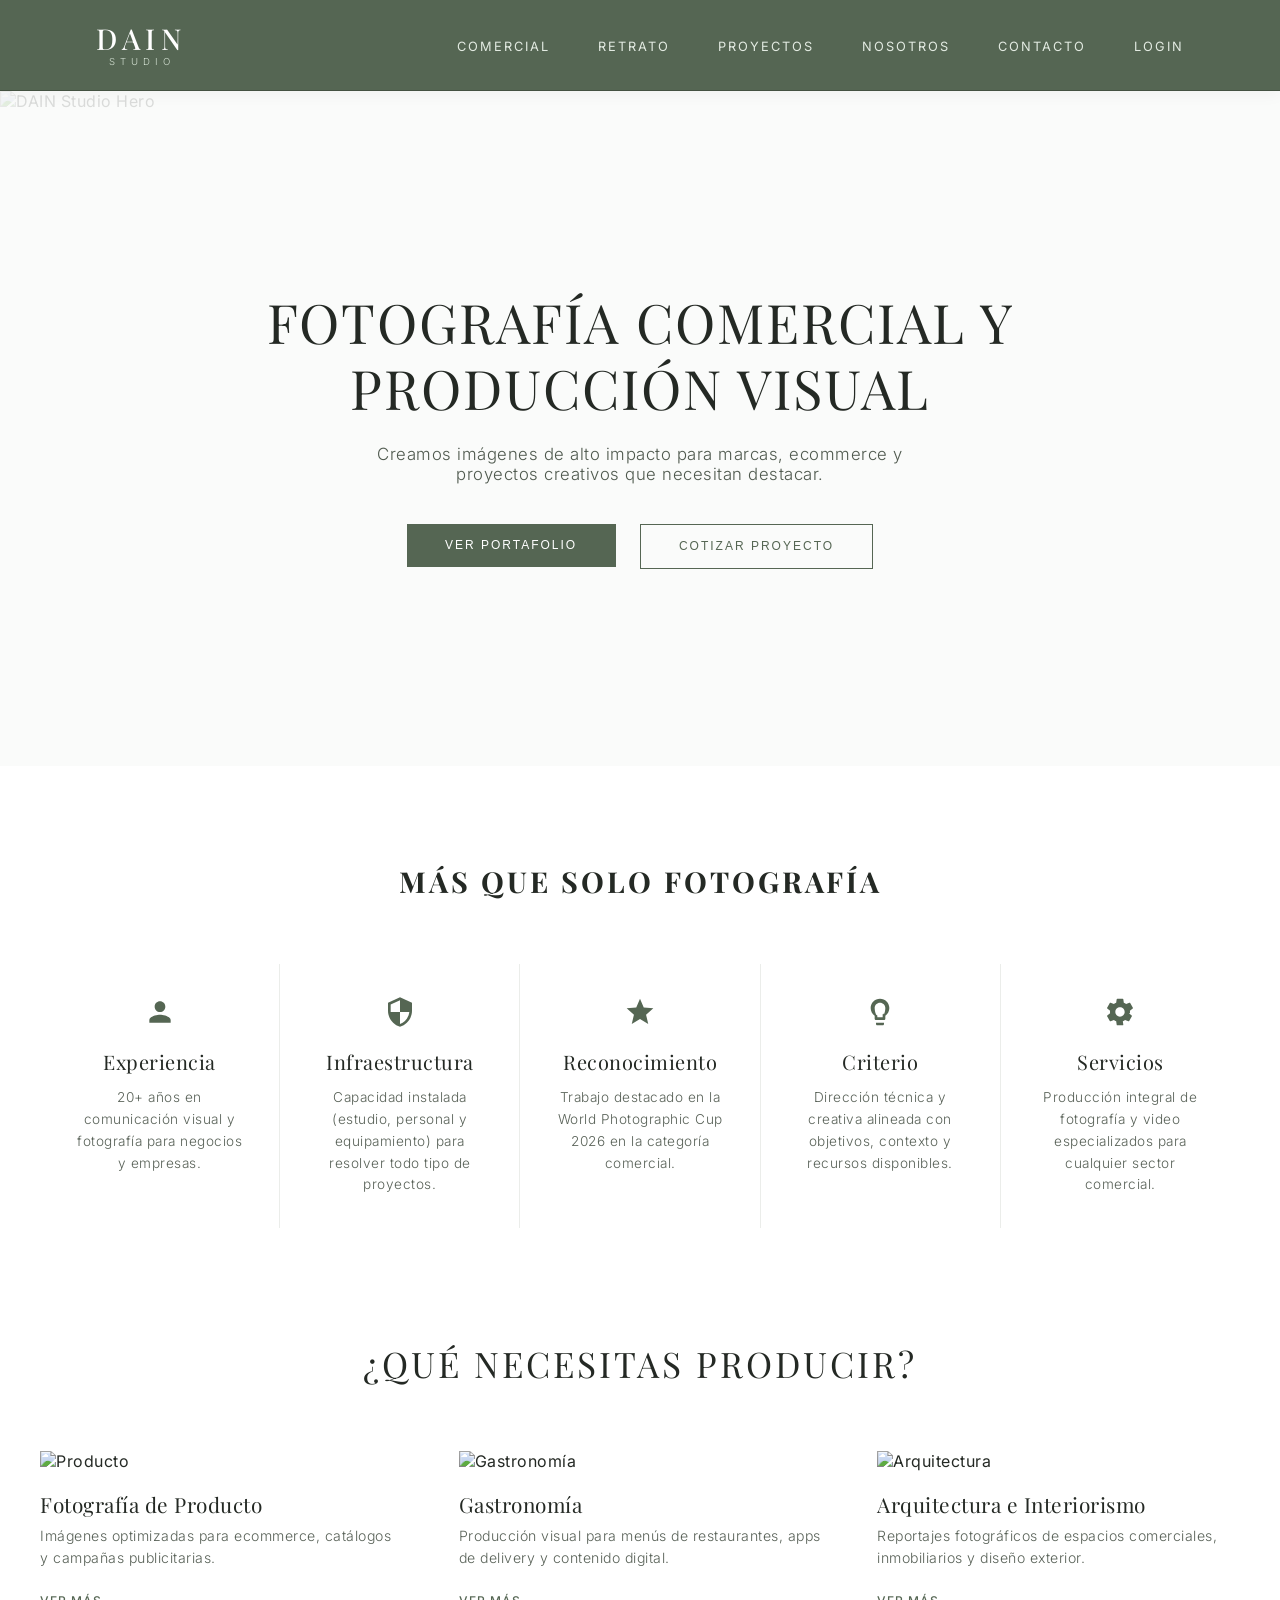
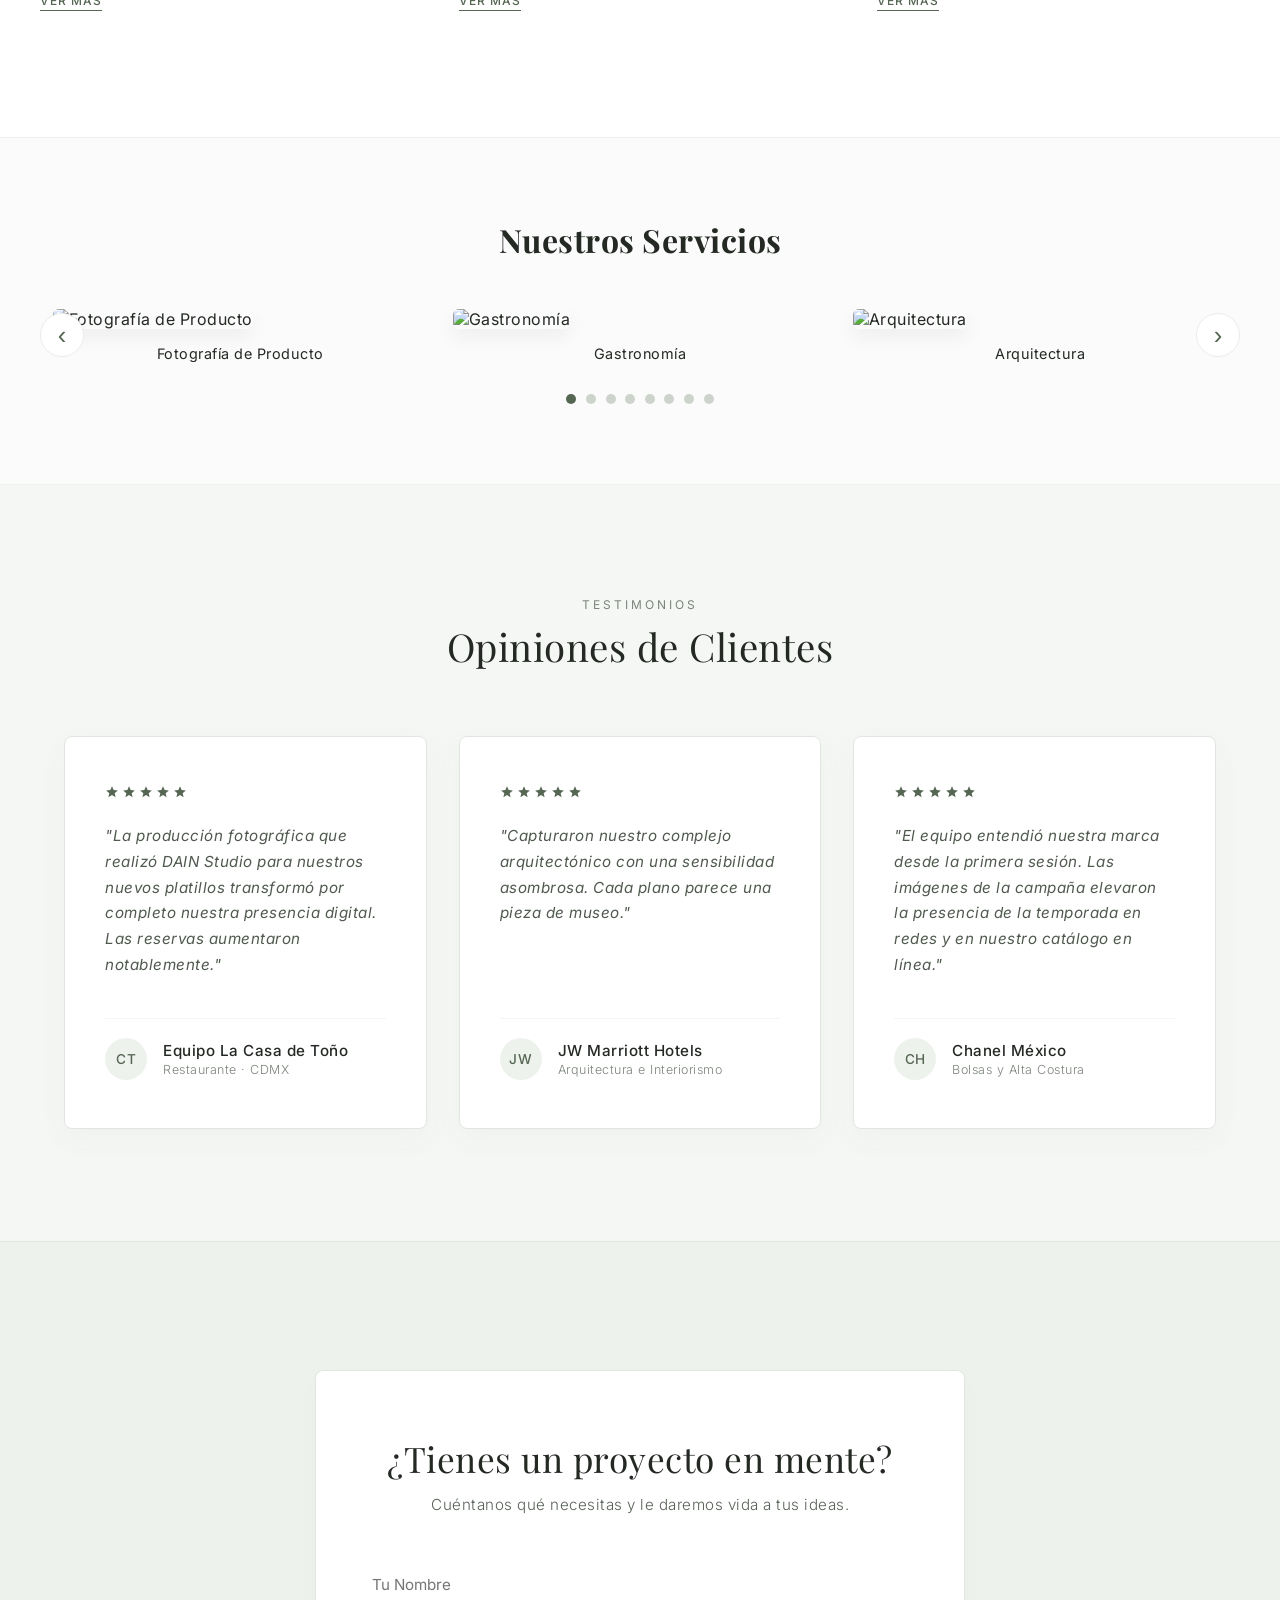
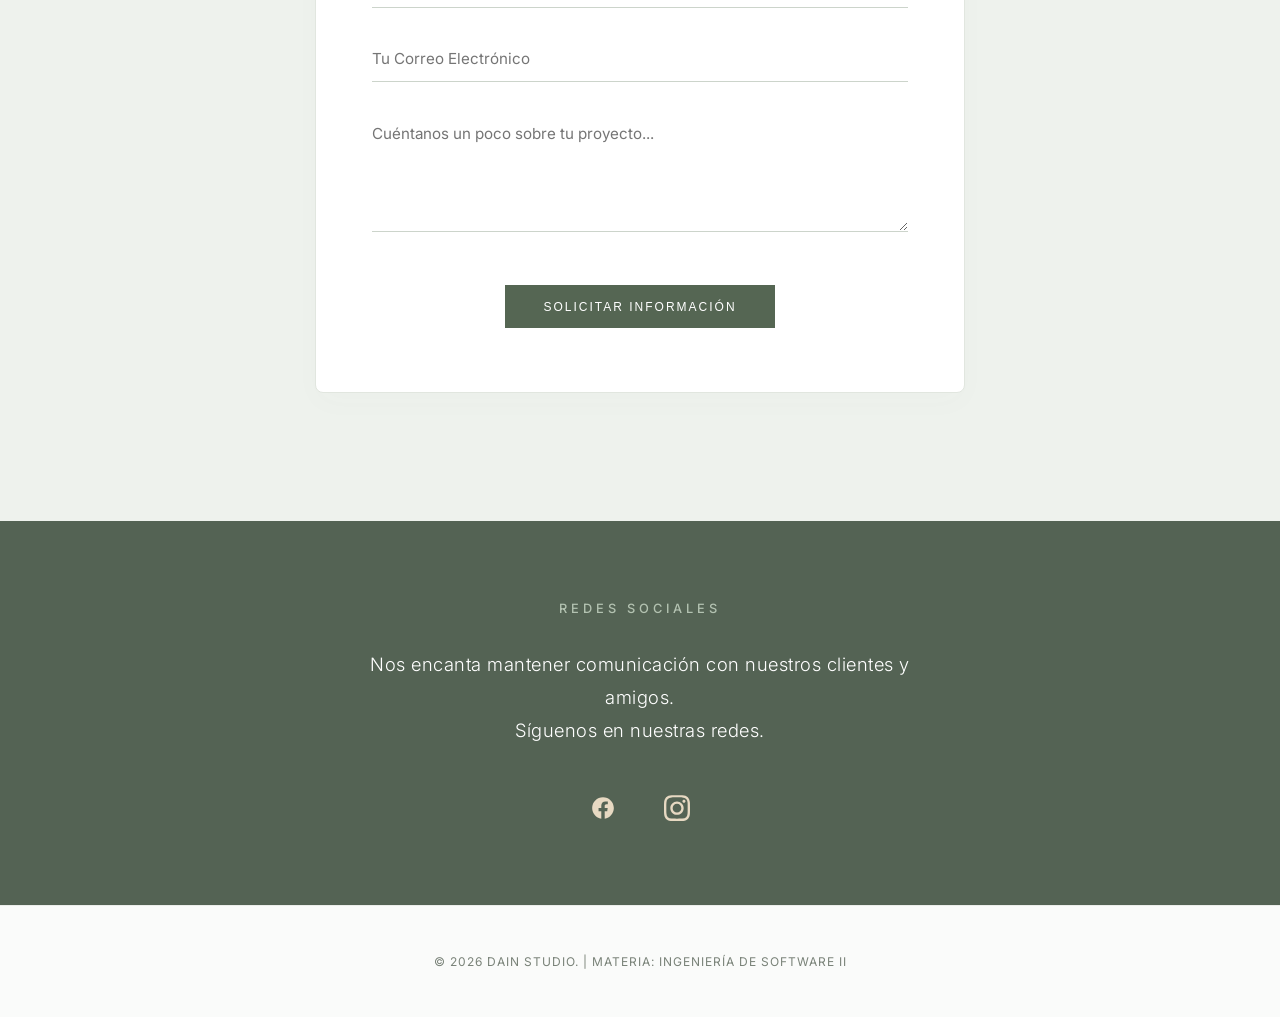
==== commit 7a72085d: "Sprint 5: README, pruebas, ajustes en HTML y SQL final" ====
--- a/index.html
+++ b/index.html
@@ -3,9 +3,9 @@
 <head>
     <meta charset="UTF-8">
     <meta name="viewport" content="width=device-width, initial-scale=1.0">
+    <meta name="description" content="DAIN Studio: taller de fotografía y video profesional en Puebla. Fotografía comercial, retrato y proyectos para marcas y personas.">
     <title>DAIN Studio | Fotografía Profesional</title>
     <link rel="stylesheet" href="css/styles.css">
-    <link rel="stylesheet" href="https://cloudflare.com" integrity="sha512-Kc323vGBEqzTmouAECnVceyQqyqdsSiqLQISBL29aUW4U/M7pSPA/gEUZQqv1cwx4OnYxTxve5UMg5GT6L4JJg==" crossorigin="anonymous" referrerpolicy="no-referrer" />
 
 </head>
 <body>
@@ -250,7 +250,7 @@
                     <svg viewBox="0 0 24 24"><path d="M12 17.27L18.18 21l-1.64-7.03L22 9.24l-7.19-.61L12 2 9.19 8.63 2 9.24l5.46 4.73L5.82 21z"/></svg>
                     <svg viewBox="0 0 24 24"><path d="M12 17.27L18.18 21l-1.64-7.03L22 9.24l-7.19-.61L12 2 9.19 8.63 2 9.24l5.46 4.73L5.82 21z"/></svg>
                 </div>
-                <p class="testimonial-text">"Fotografía editorial de producto con modelos internacionales para la campaña de temporada en redes sociales y catálogos de comercio electrónico."</p>
+                <p class="testimonial-text">"El equipo entendió nuestra marca desde la primera sesión. Las imágenes de la campaña elevaron la presencia de la temporada en redes y en nuestro catálogo en línea."</p>
                 <div class="client-info">
                     <div class="client-initials">CH</div>
                     <div class="client-details">
@@ -259,6 +259,7 @@
                     </div>
                 </div>
             </div>
+        </div>
     </section>
 
     <!-- SECCIÓN DE CONTACTO CON RECUADRO -->
@@ -308,4 +309,4 @@
     <script src="js/script.js"></script>
 
 </body>
-</html>
+</html>
